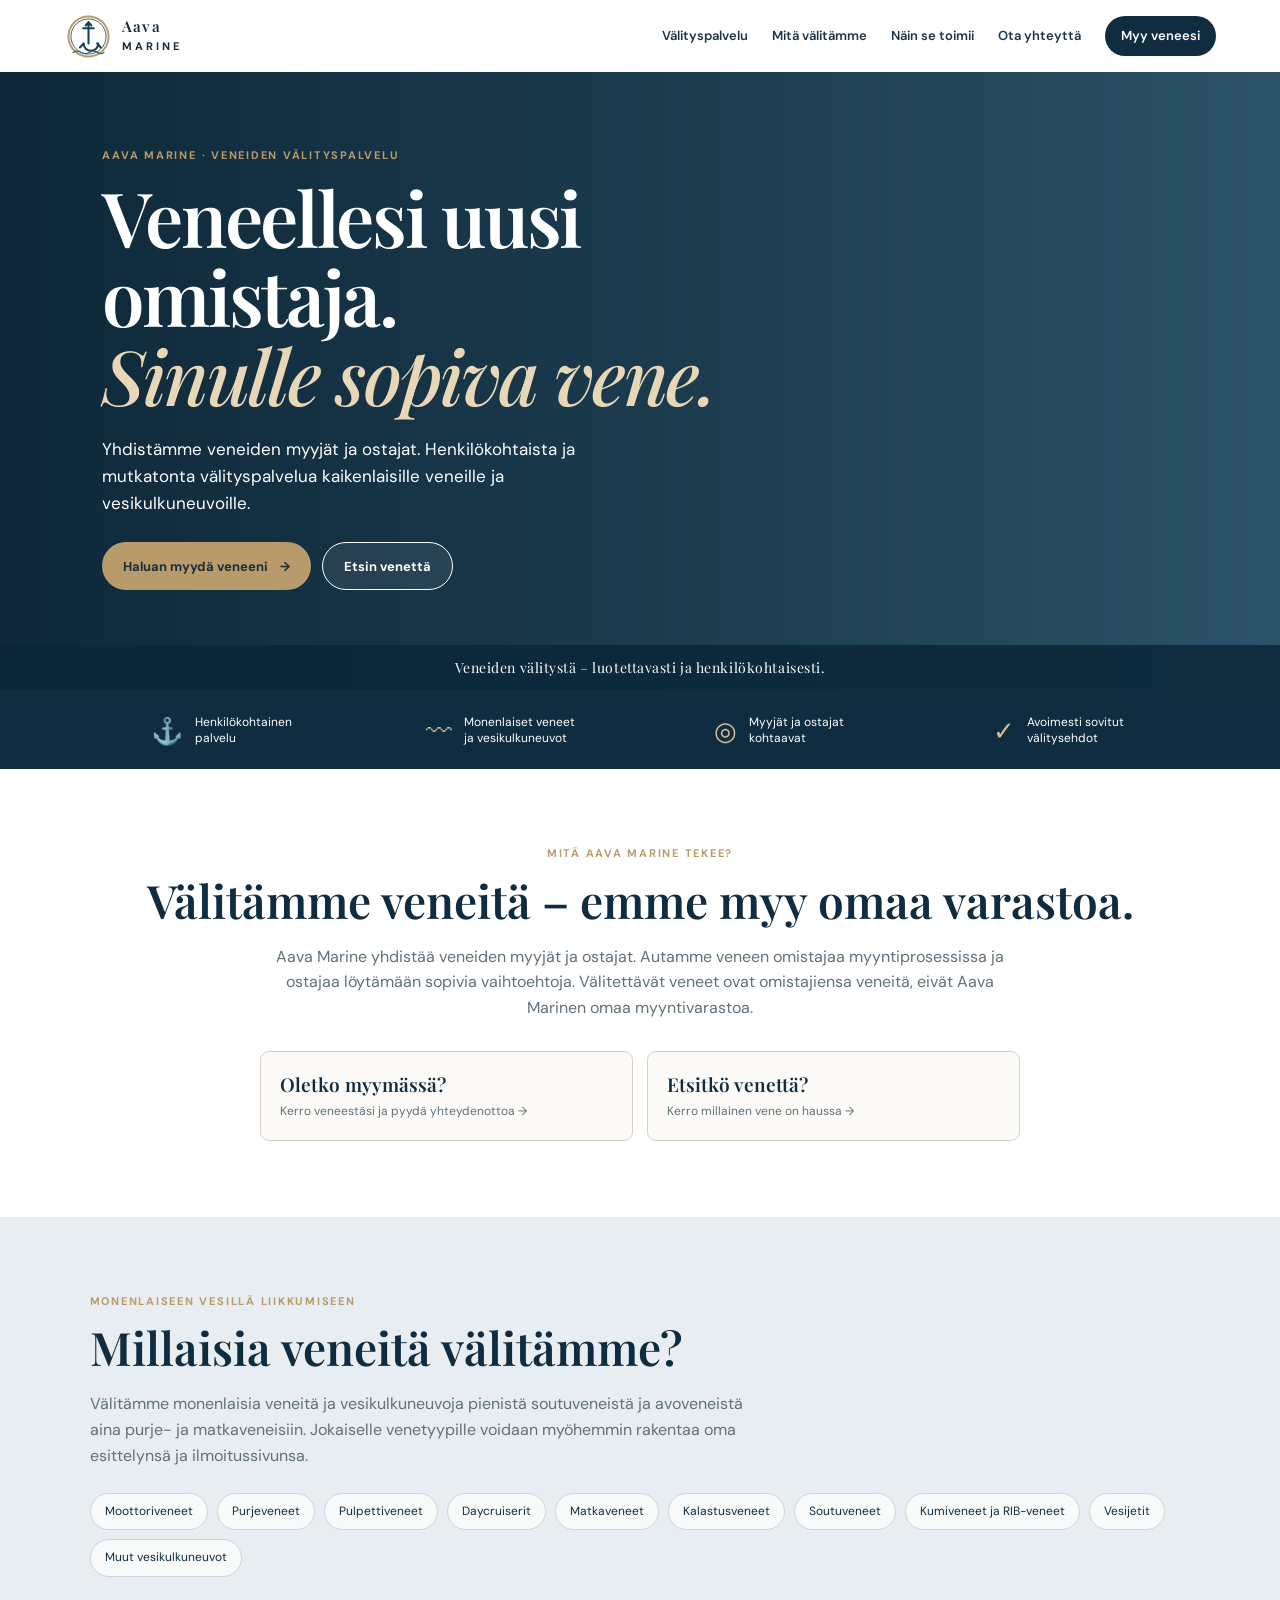
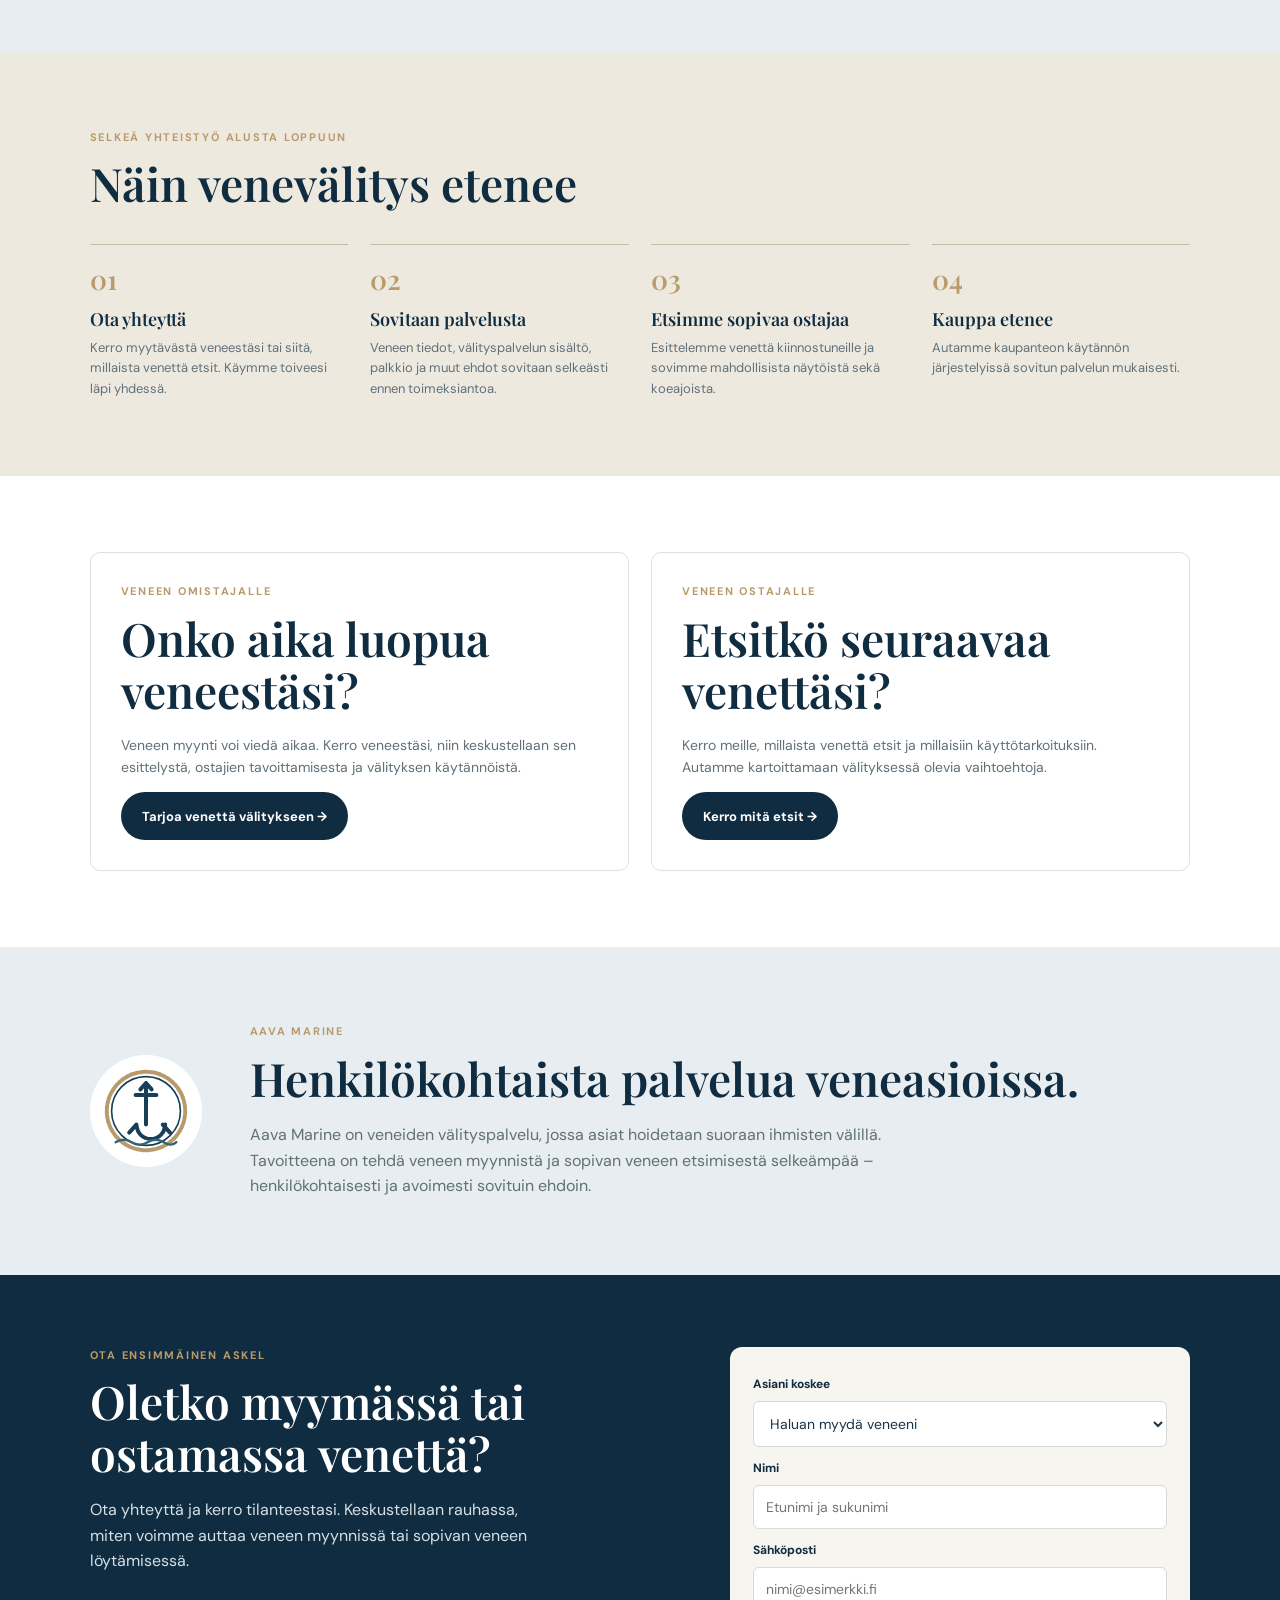
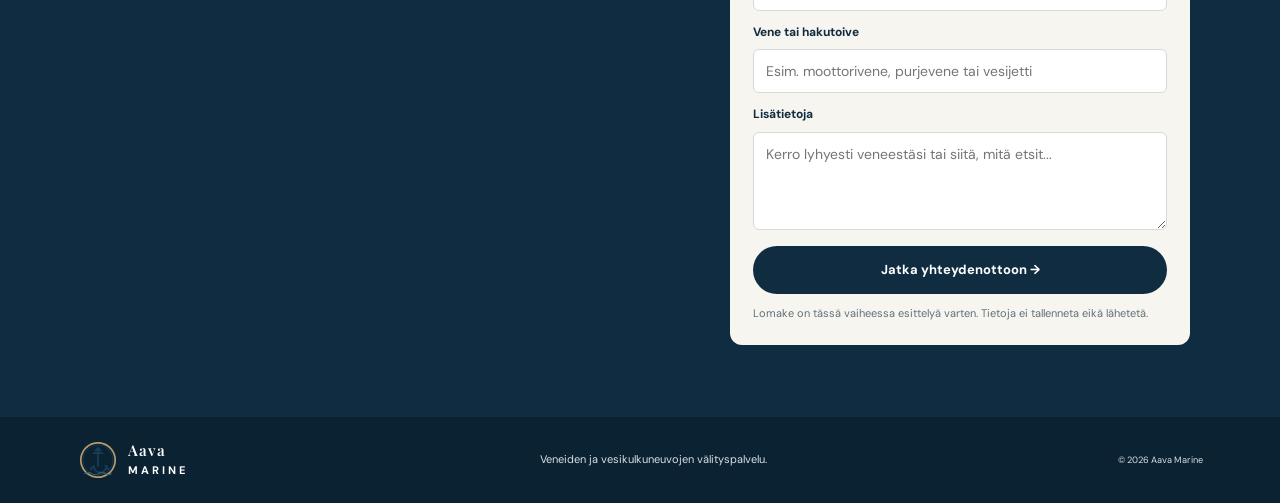
==== index.html @ 1cc9f8cb "Päivitä Aava Marinen etusivun tekstit" ====
<!doctype html>
<html lang="fi">
<head>
<meta charset="utf-8">
<meta name="viewport" content="width=device-width,initial-scale=1">
<meta name="theme-color" content="#102c40">
<meta name="description" content="Aava Marine auttaa veneen myyjää ja ostajaa kohtaamaan. Henkilökohtaista veneiden ja vesikulkuneuvojen välitystä.">
<title>Aava Marine – Veneiden välitystä</title>
<link rel="icon" href="assets/logo.svg" type="image/svg+xml">
<link rel="stylesheet" href="style.css">
</head>
<body>
<header class="header">
  <a class="brand" href="#alku" aria-label="Aava Marine, etusivu"><img src="assets/logo.svg" alt=""><span>Aava<strong>MARINE</strong></span></a>
  <button class="menu-button" aria-label="Avaa valikko" aria-expanded="false" aria-controls="nav"><i></i><i></i><i></i></button>
  <nav id="nav">
    <a href="#valitys">Välityspalvelu</a><a href="#kalusto">Mitä välitämme</a><a href="#toiminta">Näin se toimii</a><a href="#yhteys">Ota yhteyttä</a>
    <a class="nav-cta" href="#myy">Myy veneesi</a>
  </nav>
</header>
<main id="alku">
<section class="hero">
  <div class="hero-content">
    <p class="eyebrow">Aava Marine · Veneiden välityspalvelu</p>
    <h1>Veneellesi uusi omistaja.<br><em>Sinulle sopiva vene.</em></h1>
    <p class="lead">Yhdistämme veneiden myyjät ja ostajat. Henkilökohtaista ja mutkatonta välityspalvelua kaikenlaisille veneille ja vesikulkuneuvoille.</p>
    <div class="hero-actions"><a class="button gold" href="#myy">Haluan myydä veneeni <b>→</b></a><a class="button outline" href="#osta">Etsin venettä</a></div>
  </div>
  <div class="hero-caption">Veneiden välitystä – luotettavasti ja henkilökohtaisesti.</div>
</section>
<section class="benefits">
  <div>⚓ <span>Henkilökohtainen<br>palvelu</span></div><div>〰 <span>Monenlaiset veneet<br>ja vesikulkuneuvot</span></div><div>◎ <span>Myyjät ja ostajat<br>kohtaavat</span></div><div>✓ <span>Avoimesti sovitut<br>välitysehdot</span></div>
</section>
<section class="section intro" id="valitys">
  <p class="eyebrow">Mitä Aava Marine tekee?</p>
  <h2>Välitämme veneitä – emme myy omaa varastoa.</h2>
  <p>Aava Marine yhdistää veneiden myyjät ja ostajat. Autamme veneen omistajaa myyntiprosessissa ja ostajaa löytämään sopivia vaihtoehtoja. Välitettävät veneet ovat omistajiensa veneitä, eivät Aava Marinen omaa myyntivarastoa.</p>
  <div class="split-actions"><a href="#myy"><strong>Oletko myymässä?</strong><span>Kerro veneestäsi ja pyydä yhteydenottoa →</span></a><a href="#osta"><strong>Etsitkö venettä?</strong><span>Kerro millainen vene on haussa →</span></a></div>
</section>
<section class="section fleet" id="kalusto">
  <p class="eyebrow">Monenlaiseen vesillä liikkumiseen</p><h2>Millaisia veneitä välitämme?</h2>
  <p class="section-lead">Välitämme monenlaisia veneitä ja vesikulkuneuvoja pienistä soutuveneistä ja avoveneistä aina purje- ja matkaveneisiin. Jokaiselle venetyypille voidaan myöhemmin rakentaa oma esittelynsä ja ilmoitussivunsa.</p>
  <div class="tags"><span>Moottoriveneet</span><span>Purjeveneet</span><span>Pulpettiveneet</span><span>Daycruiserit</span><span>Matkaveneet</span><span>Kalastusveneet</span><span>Soutuveneet</span><span>Kumiveneet ja RIB-veneet</span><span>Vesijetit</span><span>Muut vesikulkuneuvot</span></div>
</section>
<section class="section process" id="toiminta">
  <p class="eyebrow">Selkeä yhteistyö alusta loppuun</p><h2>Näin venevälitys etenee</h2>
  <div class="steps">
    <article><b>01</b><h3>Ota yhteyttä</h3><p>Kerro myytävästä veneestäsi tai siitä, millaista venettä etsit. Käymme toiveesi läpi yhdessä.</p></article>
    <article><b>02</b><h3>Sovitaan palvelusta</h3><p>Veneen tiedot, välityspalvelun sisältö, palkkio ja muut ehdot sovitaan selkeästi ennen toimeksiantoa.</p></article>
    <article><b>03</b><h3>Etsimme sopivaa ostajaa</h3><p>Esittelemme venettä kiinnostuneille ja sovimme mahdollisista näytöistä sekä koeajoista.</p></article>
    <article><b>04</b><h3>Kauppa etenee</h3><p>Autamme kaupanteon käytännön järjestelyissä sovitun palvelun mukaisesti.</p></article>
  </div>
</section>
<section class="section seller-buyer">
  <div id="myy"><p class="eyebrow">Veneen omistajalle</p><h2>Onko aika luopua veneestäsi?</h2><p>Veneen myynti voi viedä aikaa. Kerro veneestäsi, niin keskustellaan sen esittelystä, ostajien tavoittamisesta ja välityksen käytännöistä.</p><a class="button navy" href="#yhteys">Tarjoa venettä välitykseen →</a></div>
  <div id="osta"><p class="eyebrow">Veneen ostajalle</p><h2>Etsitkö seuraavaa venettäsi?</h2><p>Kerro meille, millaista venettä etsit ja millaisiin käyttötarkoituksiin. Autamme kartoittamaan välityksessä olevia vaihtoehtoja.</p><a class="button navy" href="#yhteys">Kerro mitä etsit →</a></div>
</section>
<section class="section about" id="toiminta-alue">
  <img src="assets/logo.svg" alt="" class="about-logo"><div><p class="eyebrow">Aava Marine</p><h2>Henkilökohtaista palvelua veneasioissa.</h2><p>Aava Marine on veneiden välityspalvelu, jossa asiat hoidetaan suoraan ihmisten välillä. Tavoitteena on tehdä veneen myynnistä ja sopivan veneen etsimisestä selkeämpää – henkilökohtaisesti ja avoimesti sovituin ehdoin.</p></div>
</section>
<section class="contact" id="yhteys">
  <div><p class="eyebrow">Ota ensimmäinen askel</p><h2>Oletko myymässä tai ostamassa venettä?</h2><p>Ota yhteyttä ja kerro tilanteestasi. Keskustellaan rauhassa, miten voimme auttaa veneen myynnissä tai sopivan veneen löytämisessä.</p></div>
  <form id="contact-form">
    <label for="purpose">Asiani koskee</label><select id="purpose" name="purpose"><option>Haluan myydä veneeni</option><option>Etsin itselleni venettä</option><option>Muu venevälitykseen liittyvä asia</option></select>
    <label for="name">Nimi</label><input id="name" name="name" required autocomplete="name" placeholder="Etunimi ja sukunimi">
    <label for="email">Sähköposti</label><input id="email" name="email" type="email" required autocomplete="email" placeholder="nimi@esimerkki.fi">
    <label for="boat">Vene tai hakutoive</label><input id="boat" name="boat" placeholder="Esim. moottorivene, purjevene tai vesijetti">
    <label for="message">Lisätietoja</label><textarea id="message" name="message" rows="4" placeholder="Kerro lyhyesti veneestäsi tai siitä, mitä etsit..."></textarea>
    <button class="button navy" type="submit">Jatka yhteydenottoon →</button>
    <p id="form-status" class="form-status" role="status">Lomake on tässä vaiheessa esittelyä varten. Tietoja ei tallenneta eikä lähetetä.</p>
  </form>
</section>
</main>
<footer><a class="brand footer-brand" href="#alku"><img src="assets/logo.svg" alt=""><span>Aava<strong>MARINE</strong></span></a><p>Veneiden ja vesikulkuneuvojen välityspalvelu.</p><small>© <span id="year"></span> Aava Marine</small></footer>
<script src="script.js"></script>
</body></html>
---- style.css ----
@import url('https://fonts.googleapis.com/css2?family=DM+Sans:wght@400;500;600;700&family=Playfair+Display:wght@500;600;700&display=swap');
:root{--navy:#102c40;--sea:#326477;--gold:#b99b6b;--sand:#eee9df;--cream:#f8f6f1;--ink:#1b3445;--muted:#60717a;--serif:'Playfair Display',Georgia,serif;--sans:'DM Sans',Arial,sans-serif}
*{box-sizing:border-box}html{scroll-behavior:smooth;scroll-padding-top:78px}body{margin:0;background:var(--cream);color:var(--ink);font:16px/1.6 var(--sans)}a{color:inherit}
.header{min-height:72px;padding:9px 5vw;background:#fff;display:flex;align-items:center;justify-content:space-between;position:relative;z-index:5}.brand{display:flex;align-items:center;gap:9px;text-decoration:none;color:var(--navy);font:600 15px/1.05 var(--serif);letter-spacing:.08em}.brand img{width:49px;height:49px}.brand strong{display:block;font:700 11px var(--sans);letter-spacing:.28em;margin-top:4px}.header nav{display:flex;align-items:center;gap:24px;font-size:13px;font-weight:600}.header nav a{text-decoration:none}.header nav a:hover{color:var(--sea)}.nav-cta{padding:10px 16px;border-radius:24px;background:var(--navy);color:white}.menu-button{display:none}
.hero{min-height:590px;position:relative;display:flex;align-items:center;color:white;background:linear-gradient(90deg,rgba(8,32,48,.86),rgba(8,32,48,.52) 53%,rgba(8,32,48,.12)),url('https://images.unsplash.com/photo-1500530855697-b586d89ba3ee?auto=format&fit=crop&w=1900&q=85') center/cover,#315a70}.hero-content{width:min(650px,85%);margin-left:8vw;padding:75px 0 100px}.eyebrow{margin:0 0 12px;color:var(--gold);font-size:11px;font-weight:700;letter-spacing:.16em;text-transform:uppercase}.hero h1{margin:0;font:600 clamp(43px,6vw,76px)/1.04 var(--serif);letter-spacing:-.03em}.hero h1 em{color:#e8d7b7;font-weight:500}.lead{max-width:480px;font-size:17px;line-height:1.6;margin:22px 0 25px}.hero-actions{display:flex;gap:11px;flex-wrap:wrap}.button{min-height:48px;border:0;border-radius:28px;padding:13px 21px;display:inline-flex;align-items:center;justify-content:center;gap:12px;font:700 13px var(--sans);text-decoration:none;cursor:pointer}.gold{background:var(--gold);color:#182f3e}.gold:hover{background:#d0b58b}.outline{border:1px solid #fff;color:#fff;background:#ffffff12}.hero-caption{position:absolute;bottom:0;left:0;right:0;text-align:center;padding:13px;background:rgba(10,39,57,.84);font:14px var(--serif);letter-spacing:.04em}
.benefits{display:grid;grid-template-columns:repeat(4,1fr);gap:15px;padding:22px 7vw;background:var(--navy);color:#fff}.benefits div{display:flex;justify-content:center;align-items:center;gap:12px;font:26px var(--serif);color:#d4bd96}.benefits span{font:12px/1.35 var(--sans);color:#fff}
.section{padding:76px max(7vw,calc((100vw - 1120px)/2))}.section h2,.contact h2{margin:0 0 17px;color:var(--navy);font:600 clamp(30px,4vw,46px)/1.13 var(--serif)}.intro{text-align:center;background:#fff}.intro>p:not(.eyebrow){max-width:760px;margin:0 auto 27px;color:var(--muted)}.split-actions{display:grid;grid-template-columns:1fr 1fr;gap:14px;max-width:760px;margin:30px auto 0;text-align:left}.split-actions a{padding:19px;border:1px solid #d8d1c4;border-radius:9px;text-decoration:none;background:#fbfaf7}.split-actions strong,.split-actions span{display:block}.split-actions strong{color:var(--navy);font:600 19px var(--serif)}.split-actions span{margin-top:5px;color:var(--muted);font-size:12px}
.fleet{background:#e7edf0}.section-lead{max-width:660px;color:var(--muted)}.tags{display:flex;flex-wrap:wrap;gap:9px;margin-top:25px}.tags span{padding:8px 14px;border:1px solid #cbd5d8;border-radius:22px;background:#f8faf9;font-size:12px;color:var(--navy)}
.process{background:var(--sand)}.steps{display:grid;grid-template-columns:repeat(4,1fr);gap:22px;margin-top:34px}.steps article{border-top:1px solid #c9b99e;padding-top:16px}.steps b{color:var(--gold);font:600 27px var(--serif)}.steps h3{margin:9px 0 7px;color:var(--navy);font:600 18px var(--serif)}.steps p{margin:0;color:var(--muted);font-size:13px}
.seller-buyer{display:grid;grid-template-columns:1fr 1fr;gap:22px;background:#fff}.seller-buyer>div{padding:30px;border:1px solid #dce2e1;border-radius:10px}.seller-buyer p:not(.eyebrow){color:var(--muted);font-size:14px}.navy{background:var(--navy);color:#fff}.navy:hover{background:var(--sea)}
.about{display:grid;grid-template-columns:130px 1fr;gap:30px;align-items:center;background:#e7edf0}.about-logo{width:112px;height:112px;padding:8px;border-radius:50%;background:#fff}.about p:last-child{max-width:720px;color:var(--muted);margin-bottom:0}
.contact{display:grid;grid-template-columns:1fr minmax(300px,460px);gap:42px;padding:72px max(7vw,calc((100vw - 1120px)/2));background:var(--navy);color:#fff}.contact h2{color:#fff}.contact>div>p:not(.eyebrow){max-width:470px;color:#d5e0e5}form{display:grid;gap:7px;padding:23px;border-radius:12px;background:#f7f5ef;color:var(--navy)}label{margin-top:5px;font-size:12px;font-weight:700}input,textarea,select{width:100%;padding:12px;border:1px solid #d5d9d8;border-radius:6px;background:#fff;color:var(--ink);font:14px var(--sans)}input:focus,textarea:focus,select:focus{outline:2px solid #9ab5c1;border-color:transparent}form .button{margin-top:9px}.form-status{margin:4px 0 0;color:var(--muted);font-size:11px}
footer{display:flex;align-items:center;justify-content:space-between;flex-wrap:wrap;gap:16px;padding:22px 6vw;background:#0b2232;color:#d8e0e3;font-size:11px}footer p{margin:0}.footer-brand{color:#fff}.footer-brand img{width:42px;height:42px}
@media(max-width:760px){.header{min-height:66px;padding:8px 16px}.brand{font-size:13px;gap:7px}.brand img{width:43px;height:43px}.menu-button{display:block;border:0;background:none;padding:8px}.menu-button i{display:block;width:24px;height:2px;margin:5px;background:var(--navy)}.header nav{display:none;position:absolute;top:100%;left:0;right:0;padding:12px 18px 18px;background:#fff;box-shadow:0 12px 18px #0a23321f;align-items:stretch;flex-direction:column;gap:0}.header nav.open{display:flex}.header nav a{padding:12px 8px;border-bottom:1px solid #edf0ef}.header nav .nav-cta{text-align:center;margin-top:9px;border:0}.hero{min-height:620px;background-position:58% center}.hero-content{width:auto;margin:0;padding:65px 22px 105px}.hero h1{font-size:clamp(42px,12vw,57px)}.lead{max-width:350px;font-size:15px}.hero-caption{font-size:12px}.benefits{grid-template-columns:repeat(2,1fr);padding:17px 12px;gap:16px 6px}.benefits div{justify-content:flex-start;padding-left:7px;font-size:23px}.benefits span{font-size:11px}.section{padding:53px 21px}.section h2,.contact h2{font-size:34px}.intro{text-align:left}.intro>p:not(.eyebrow){margin-left:0}.split-actions,.seller-buyer{grid-template-columns:1fr}.steps{grid-template-columns:1fr;gap:21px;margin-top:24px}.steps article{display:grid;grid-template-columns:40px 1fr;column-gap:12px;padding-top:12px}.steps b{grid-row:span 2}.steps h3{margin:1px 0 5px}.steps p{grid-column:2}.about{grid-template-columns:1fr;gap:16px}.about-logo{width:86px;height:86px}.contact{grid-template-columns:1fr;gap:21px;padding:53px 19px}form{padding:18px}footer{flex-direction:column;align-items:flex-start;padding:22px 19px;gap:11px}}
@media(prefers-reduced-motion:reduce){html{scroll-behavior:auto}}
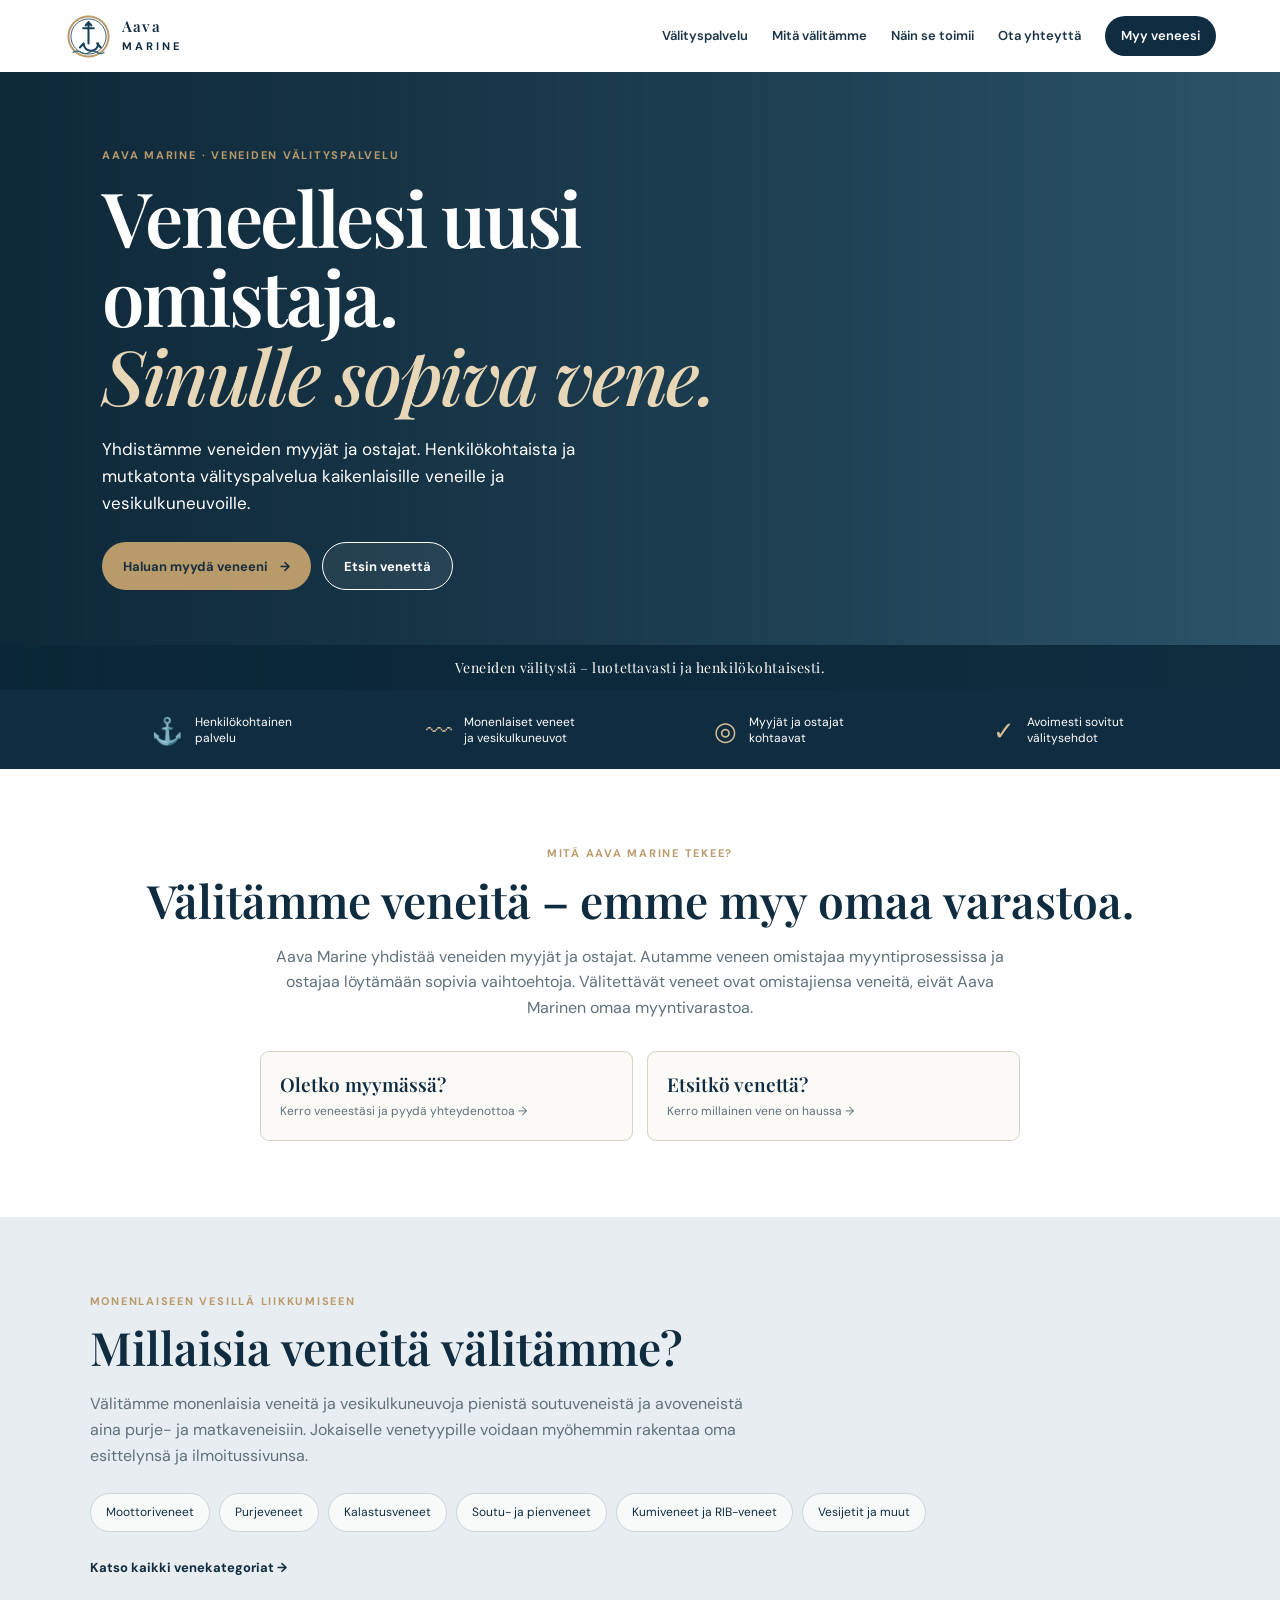
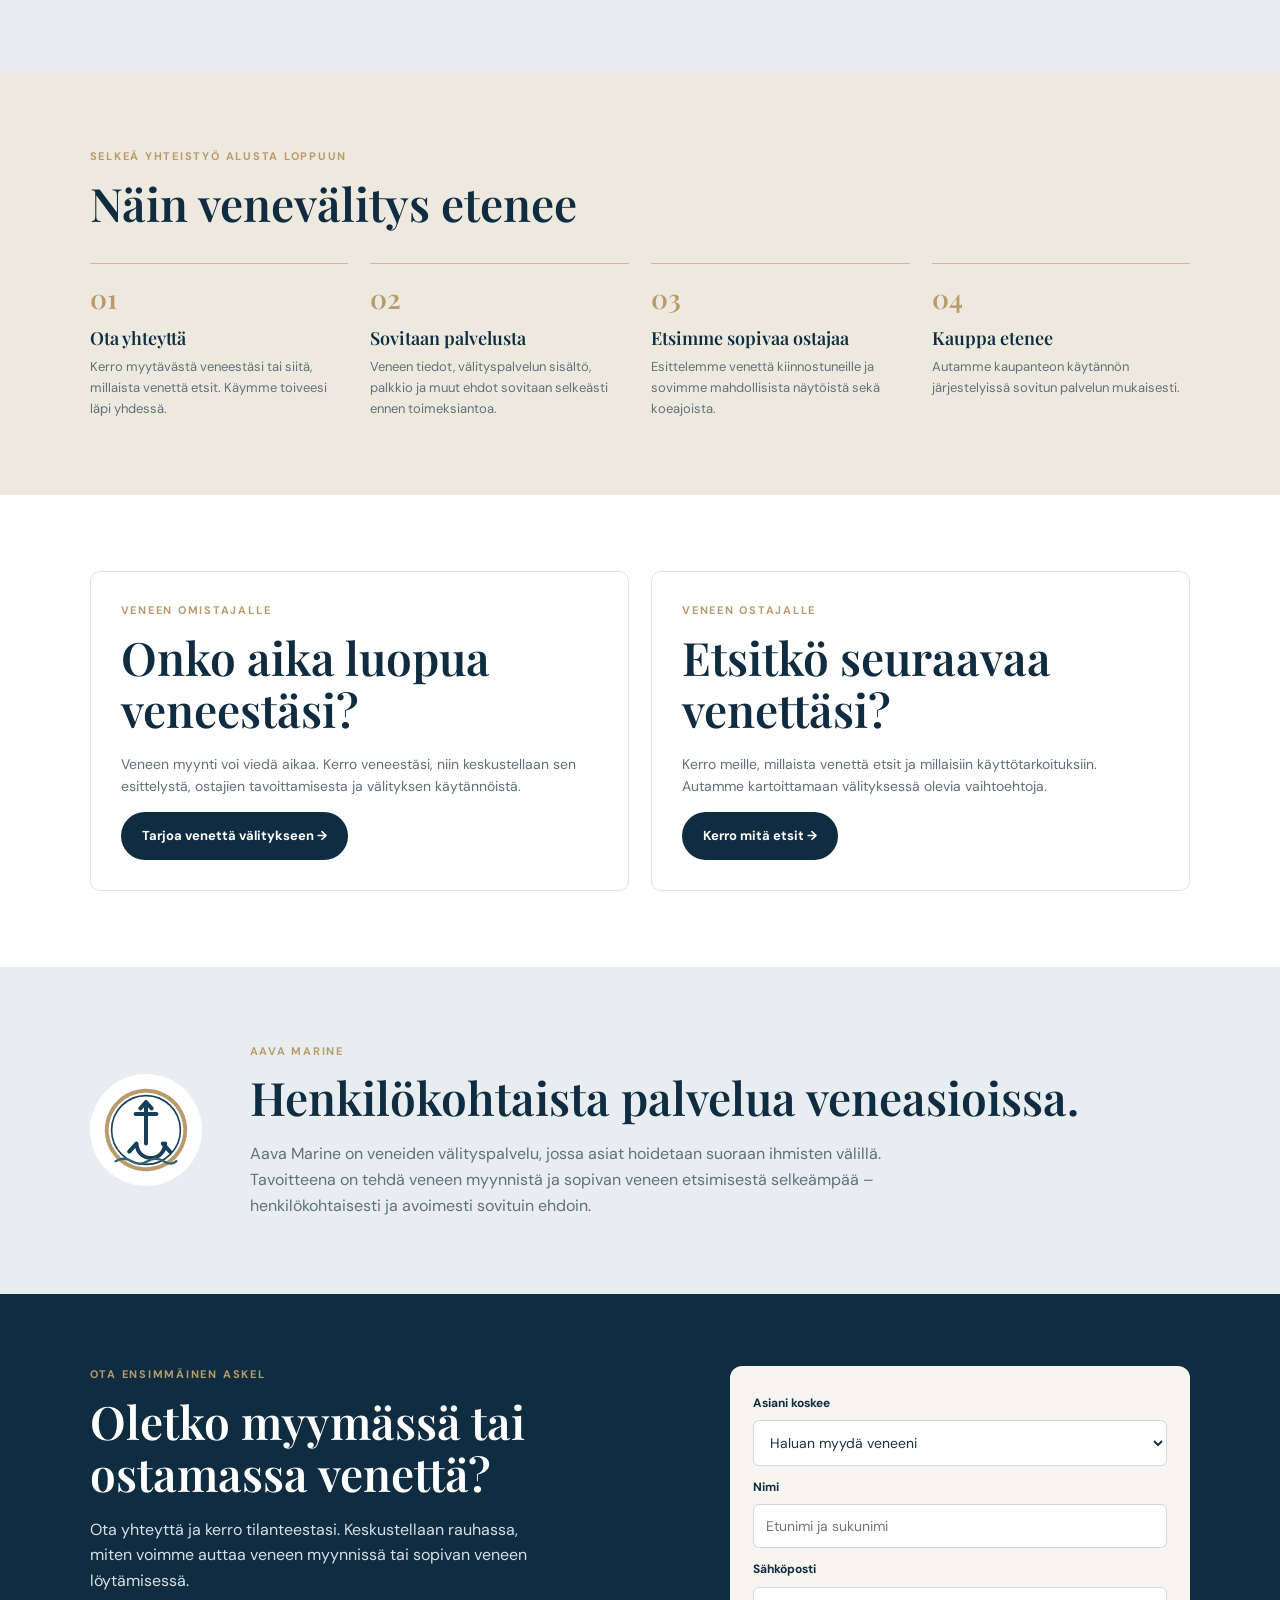
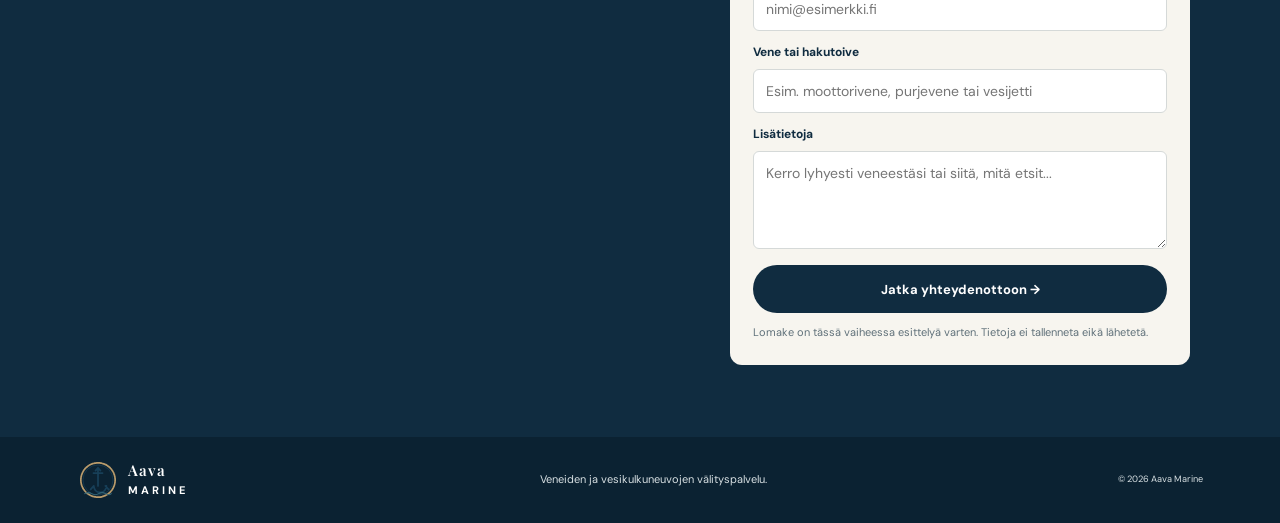
==== commit 0656b5d7: "Linkitä etusivun venekategoriat omille sivuille" ====
--- a/index.html
+++ b/index.html
@@ -40,7 +40,10 @@
 <section class="section fleet" id="kalusto">
   <p class="eyebrow">Monenlaiseen vesillä liikkumiseen</p><h2>Millaisia veneitä välitämme?</h2>
   <p class="section-lead">Välitämme monenlaisia veneitä ja vesikulkuneuvoja pienistä soutuveneistä ja avoveneistä aina purje- ja matkaveneisiin. Jokaiselle venetyypille voidaan myöhemmin rakentaa oma esittelynsä ja ilmoitussivunsa.</p>
-  <div class="tags"><span>Moottoriveneet</span><span>Purjeveneet</span><span>Pulpettiveneet</span><span>Daycruiserit</span><span>Matkaveneet</span><span>Kalastusveneet</span><span>Soutuveneet</span><span>Kumiveneet ja RIB-veneet</span><span>Vesijetit</span><span>Muut vesikulkuneuvot</span></div>
+  <div class="tags">
+    <a href="veneet/moottoriveneet.html">Moottoriveneet</a><a href="veneet/purjeveneet.html">Purjeveneet</a><a href="veneet/kalastusveneet.html">Kalastusveneet</a><a href="veneet/soutu-ja-pienveneet.html">Soutu- ja pienveneet</a><a href="veneet/kumiveneet-ja-rib.html">Kumiveneet ja RIB-veneet</a><a href="veneet/vesijetit-ja-muut.html">Vesijetit ja muut</a>
+  </div>
+  <p class="category-more"><a href="veneet/index.html">Katso kaikki venekategoriat →</a></p>
 </section>
 <section class="section process" id="toiminta">
   <p class="eyebrow">Selkeä yhteistyö alusta loppuun</p><h2>Näin venevälitys etenee</h2>
--- a/style.css
+++ b/style.css
@@ -13,3 +13,8 @@
 footer{display:flex;align-items:center;justify-content:space-between;flex-wrap:wrap;gap:16px;padding:22px 6vw;background:#0b2232;color:#d8e0e3;font-size:11px}footer p{margin:0}.footer-brand{color:#fff}.footer-brand img{width:42px;height:42px}
 @media(max-width:760px){.header{min-height:66px;padding:8px 16px}.brand{font-size:13px;gap:7px}.brand img{width:43px;height:43px}.menu-button{display:block;border:0;background:none;padding:8px}.menu-button i{display:block;width:24px;height:2px;margin:5px;background:var(--navy)}.header nav{display:none;position:absolute;top:100%;left:0;right:0;padding:12px 18px 18px;background:#fff;box-shadow:0 12px 18px #0a23321f;align-items:stretch;flex-direction:column;gap:0}.header nav.open{display:flex}.header nav a{padding:12px 8px;border-bottom:1px solid #edf0ef}.header nav .nav-cta{text-align:center;margin-top:9px;border:0}.hero{min-height:620px;background-position:58% center}.hero-content{width:auto;margin:0;padding:65px 22px 105px}.hero h1{font-size:clamp(42px,12vw,57px)}.lead{max-width:350px;font-size:15px}.hero-caption{font-size:12px}.benefits{grid-template-columns:repeat(2,1fr);padding:17px 12px;gap:16px 6px}.benefits div{justify-content:flex-start;padding-left:7px;font-size:23px}.benefits span{font-size:11px}.section{padding:53px 21px}.section h2,.contact h2{font-size:34px}.intro{text-align:left}.intro>p:not(.eyebrow){margin-left:0}.split-actions,.seller-buyer{grid-template-columns:1fr}.steps{grid-template-columns:1fr;gap:21px;margin-top:24px}.steps article{display:grid;grid-template-columns:40px 1fr;column-gap:12px;padding-top:12px}.steps b{grid-row:span 2}.steps h3{margin:1px 0 5px}.steps p{grid-column:2}.about{grid-template-columns:1fr;gap:16px}.about-logo{width:86px;height:86px}.contact{grid-template-columns:1fr;gap:21px;padding:53px 19px}form{padding:18px}footer{flex-direction:column;align-items:flex-start;padding:22px 19px;gap:11px}}
 @media(prefers-reduced-motion:reduce){html{scroll-behavior:auto}}
+
+/* Veneilmoitusten kategoriavalikko */
+.tags a{padding:9px 15px;border:1px solid #cbd5d8;border-radius:22px;background:#f8faf9;font-size:12px;color:var(--navy);text-decoration:none;transition:background .2s,border-color .2s}
+.tags a:hover{background:#fff;border-color:var(--gold)}
+.category-more{margin-top:22px}.category-more a{font-size:13px;font-weight:700;color:var(--navy);text-decoration:none}
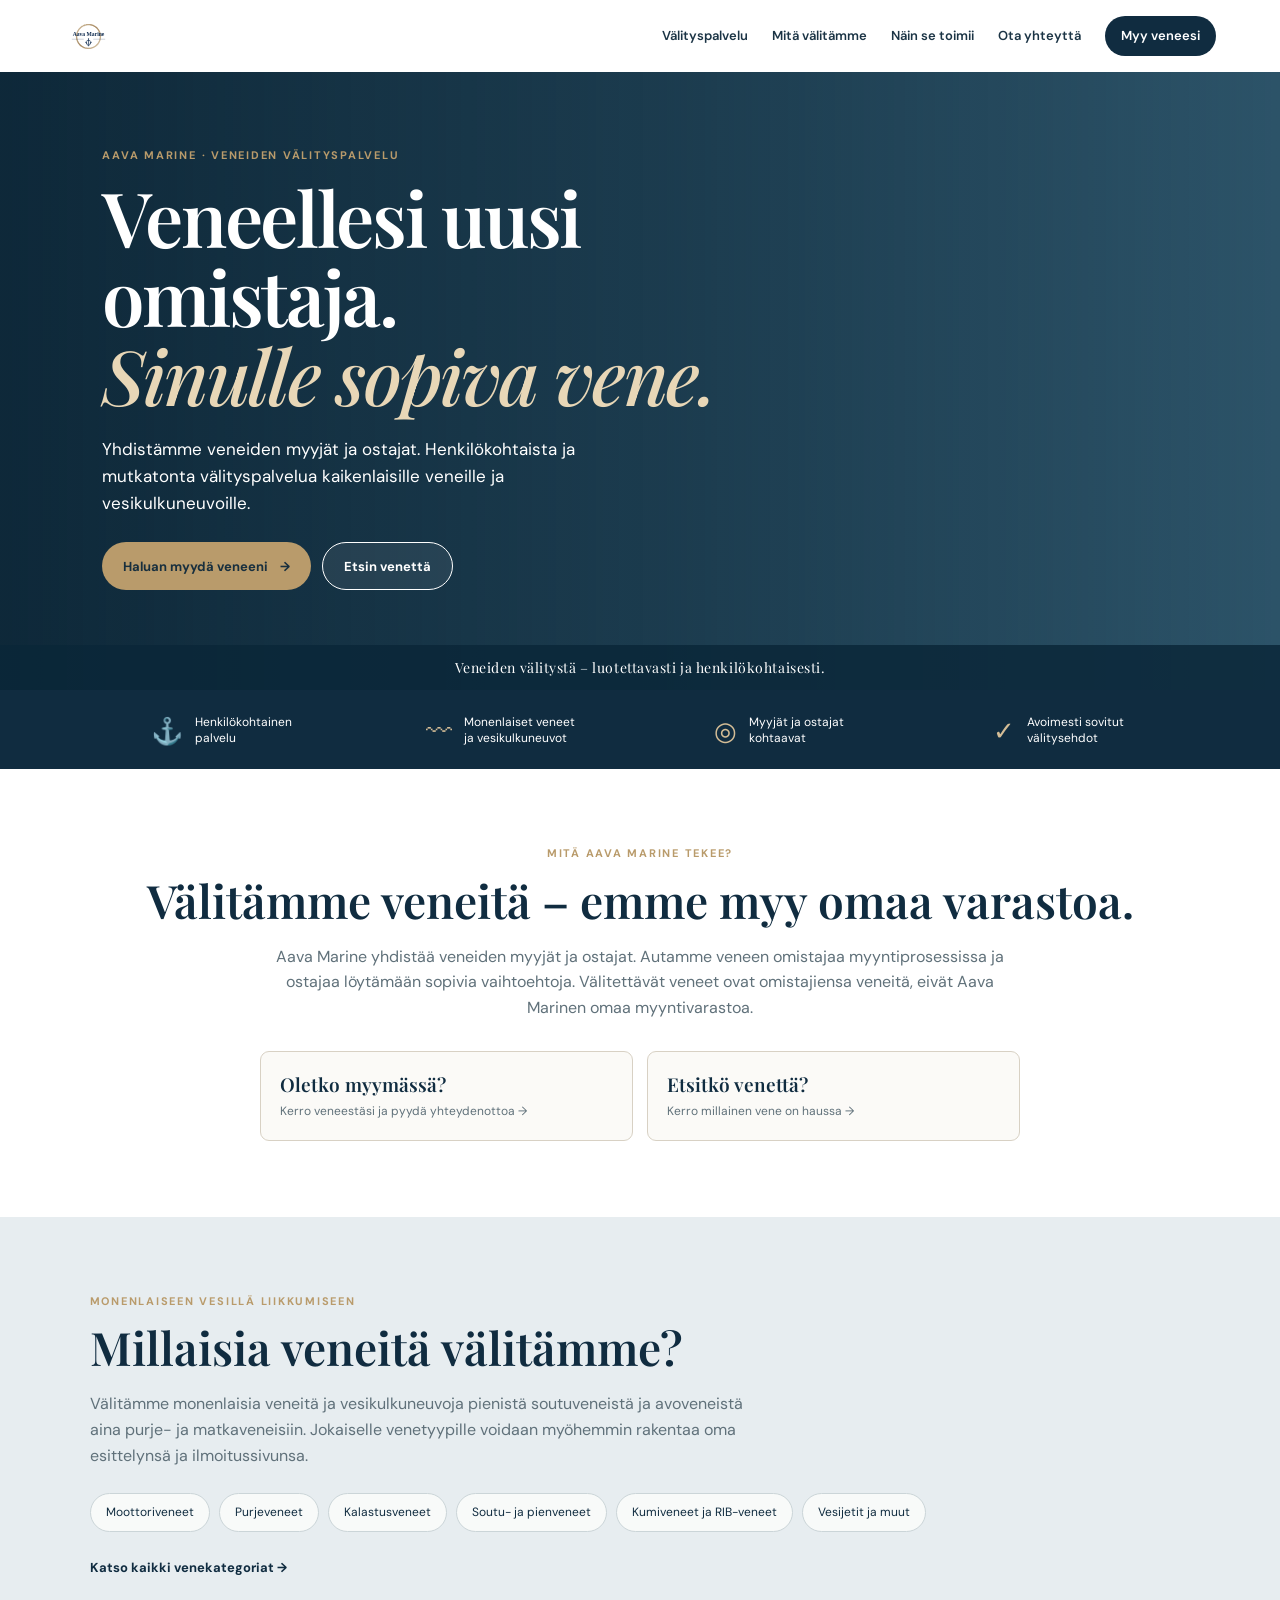
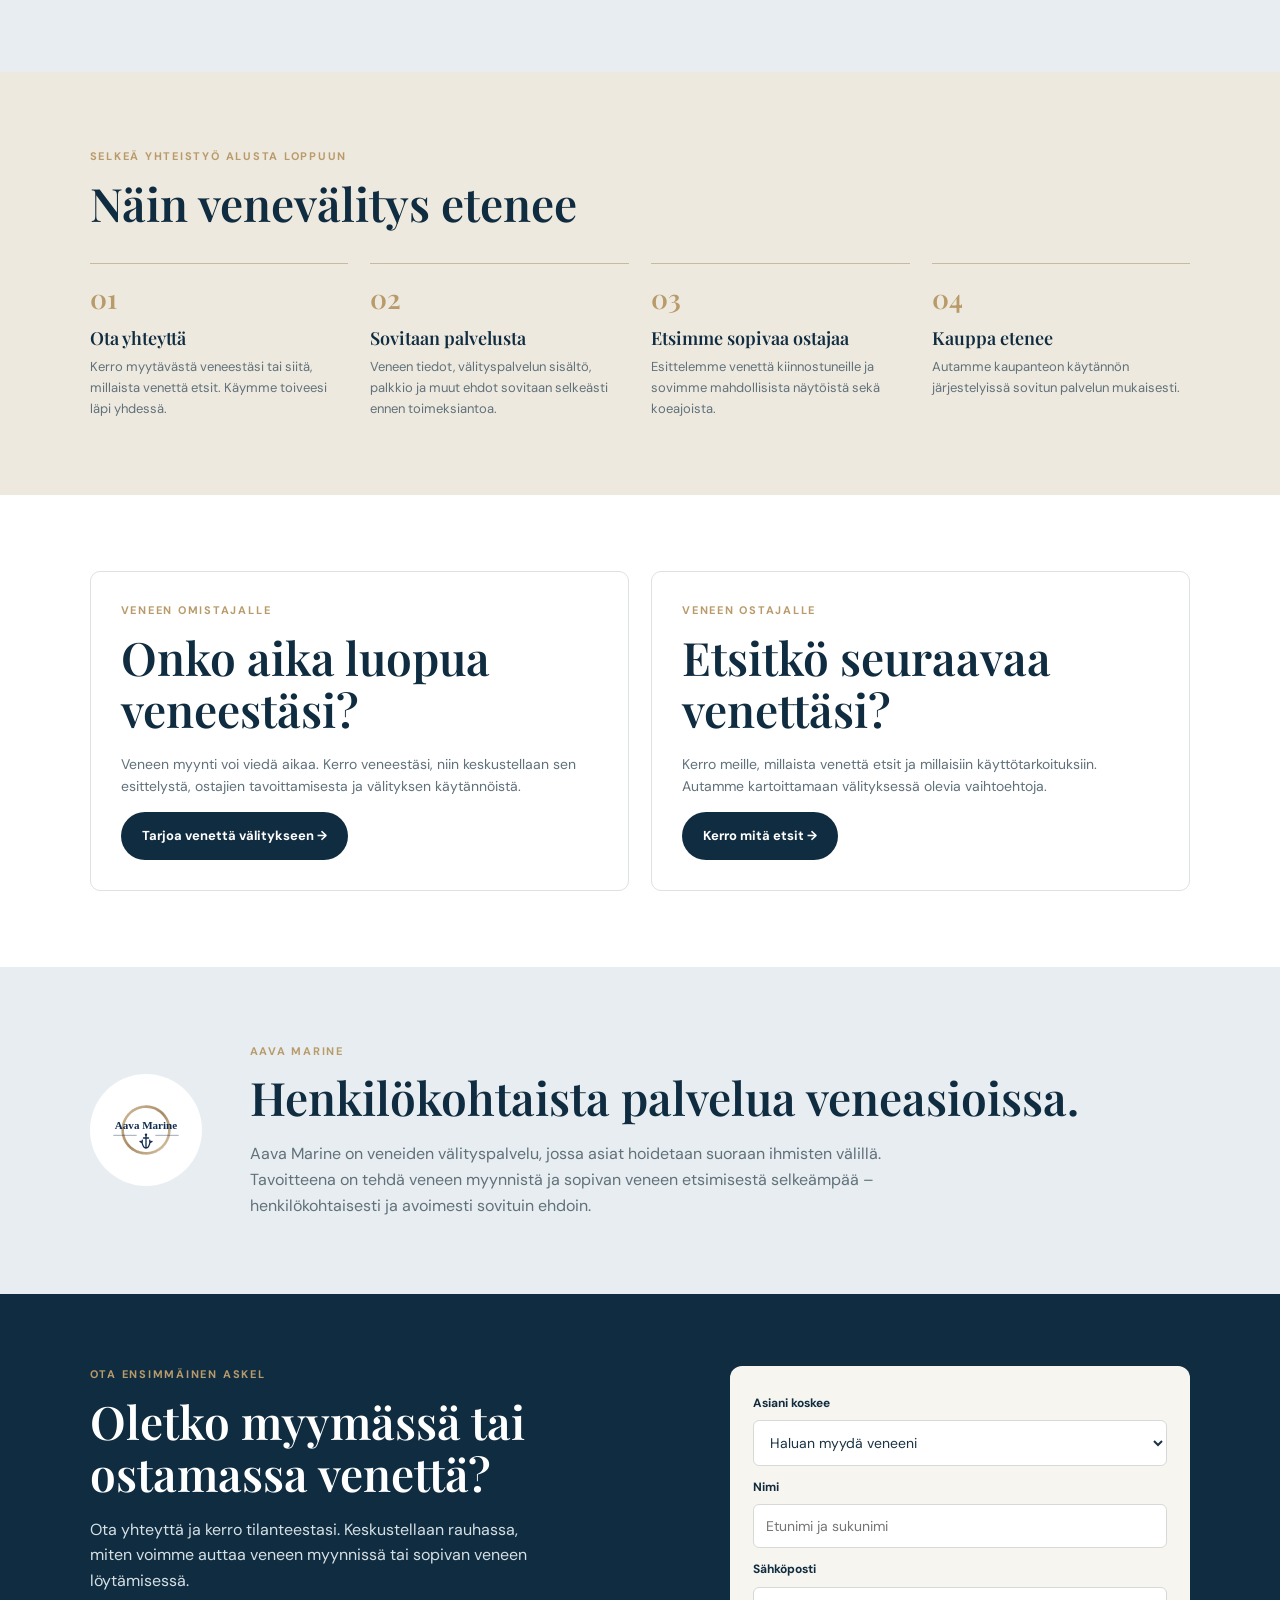
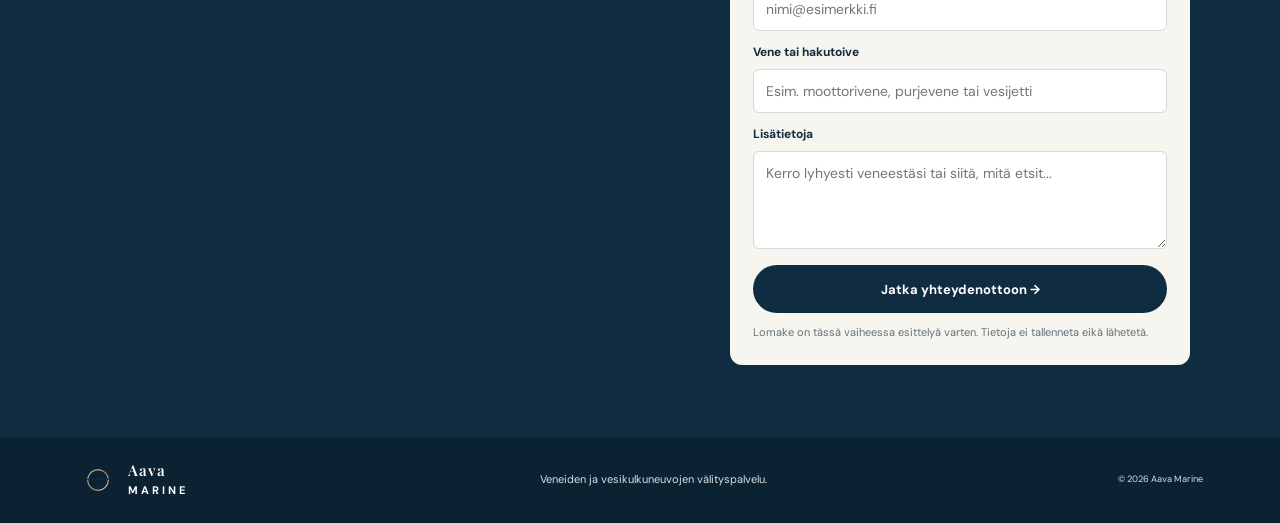
==== commit fa689fe2: "Show full Aava Marine logo in site header and footer" ====
--- a/index.html
+++ b/index.html
@@ -11,7 +11,7 @@
 </head>
 <body>
 <header class="header">
-  <a class="brand" href="#alku" aria-label="Aava Marine, etusivu"><img src="assets/logo.svg" alt=""><span>Aava<strong>MARINE</strong></span></a>
+  <a class="brand" href="#alku" aria-label="Aava Marine, etusivu"><img src="assets/logo.svg" alt="Aava Marine"></a>
   <button class="menu-button" aria-label="Avaa valikko" aria-expanded="false" aria-controls="nav"><i></i><i></i><i></i></button>
   <nav id="nav">
     <a href="#valitys">Välityspalvelu</a><a href="#kalusto">Mitä välitämme</a><a href="#toiminta">Näin se toimii</a><a href="#yhteys">Ota yhteyttä</a>
@@ -59,7 +59,7 @@
   <div id="osta"><p class="eyebrow">Veneen ostajalle</p><h2>Etsitkö seuraavaa venettäsi?</h2><p>Kerro meille, millaista venettä etsit ja millaisiin käyttötarkoituksiin. Autamme kartoittamaan välityksessä olevia vaihtoehtoja.</p><a class="button navy" href="#yhteys">Kerro mitä etsit →</a></div>
 </section>
 <section class="section about" id="toiminta-alue">
-  <img src="assets/logo.svg" alt="" class="about-logo"><div><p class="eyebrow">Aava Marine</p><h2>Henkilökohtaista palvelua veneasioissa.</h2><p>Aava Marine on veneiden välityspalvelu, jossa asiat hoidetaan suoraan ihmisten välillä. Tavoitteena on tehdä veneen myynnistä ja sopivan veneen etsimisestä selkeämpää – henkilökohtaisesti ja avoimesti sovituin ehdoin.</p></div>
+  <img src="assets/logo.svg" alt="Aava Marine" class="about-logo"><div><p class="eyebrow">Aava Marine</p><h2>Henkilökohtaista palvelua veneasioissa.</h2><p>Aava Marine on veneiden välityspalvelu, jossa asiat hoidetaan suoraan ihmisten välillä. Tavoitteena on tehdä veneen myynnistä ja sopivan veneen etsimisestä selkeämpää – henkilökohtaisesti ja avoimesti sovituin ehdoin.</p></div>
 </section>
 <section class="contact" id="yhteys">
   <div><p class="eyebrow">Ota ensimmäinen askel</p><h2>Oletko myymässä tai ostamassa venettä?</h2><p>Ota yhteyttä ja kerro tilanteestasi. Keskustellaan rauhassa, miten voimme auttaa veneen myynnissä tai sopivan veneen löytämisessä.</p></div>
--- a/style.css
+++ b/style.css
@@ -18,3 +18,17 @@
 .tags a{padding:9px 15px;border:1px solid #cbd5d8;border-radius:22px;background:#f8faf9;font-size:12px;color:var(--navy);text-decoration:none;transition:background .2s,border-color .2s}
 .tags a:hover{background:#fff;border-color:var(--gold)}
 .category-more{margin-top:22px}.category-more a{font-size:13px;font-weight:700;color:var(--navy);text-decoration:none}
+
+/* Mobiilinäkymän tekstipalstat ja sivumarginaalit */
+@media(max-width:760px){
+  .section,.contact{padding-left:22px;padding-right:22px}
+  .section>p:not(.eyebrow),.section-lead,.seller-buyer p,.about p,.contact>div>p:not(.eyebrow){max-width:58ch}
+  .hero-content{padding-left:22px;padding-right:22px}
+  .hero h1{max-width:12ch}
+  .lead{max-width:34ch;line-height:1.55}
+  .steps p{max-width:42ch}
+  .split-actions a{padding:16px}
+  .seller-buyer>div{padding:22px}
+  .contact{gap:18px}
+  form{min-width:0}
+}
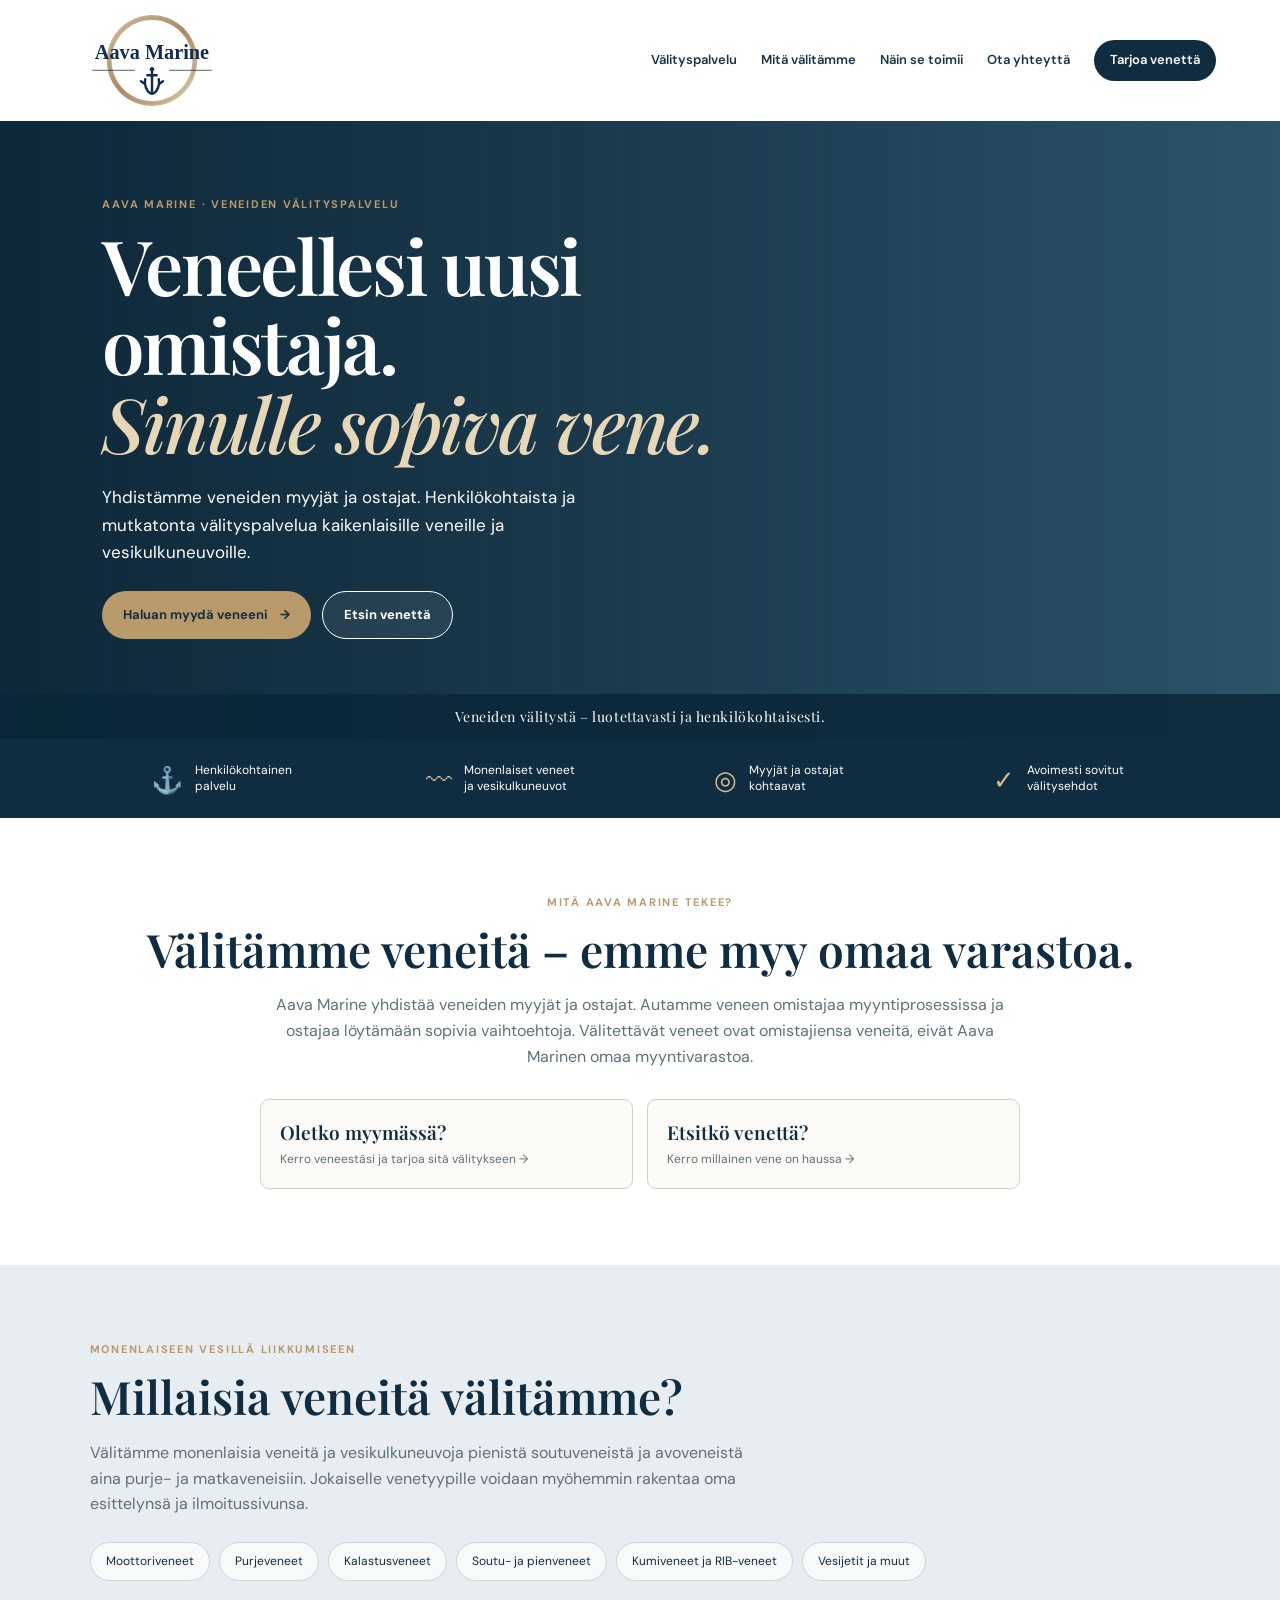
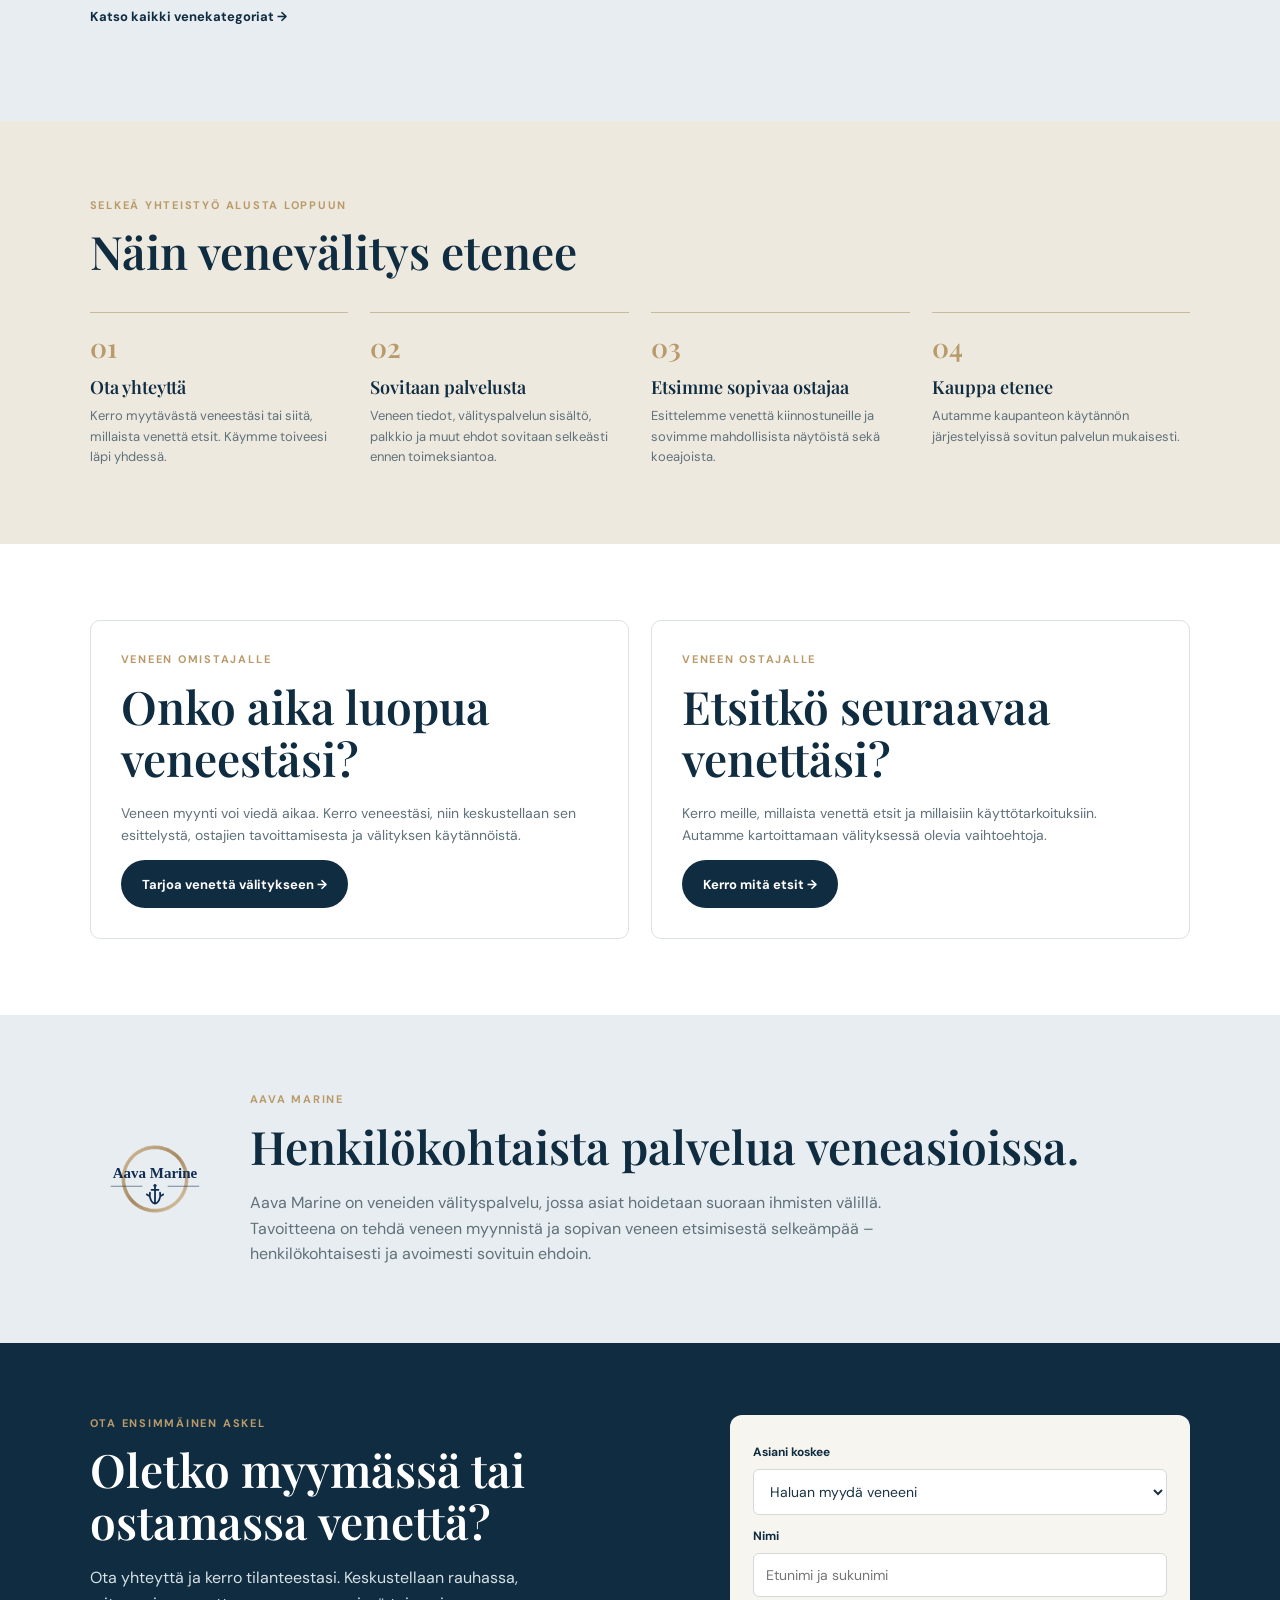
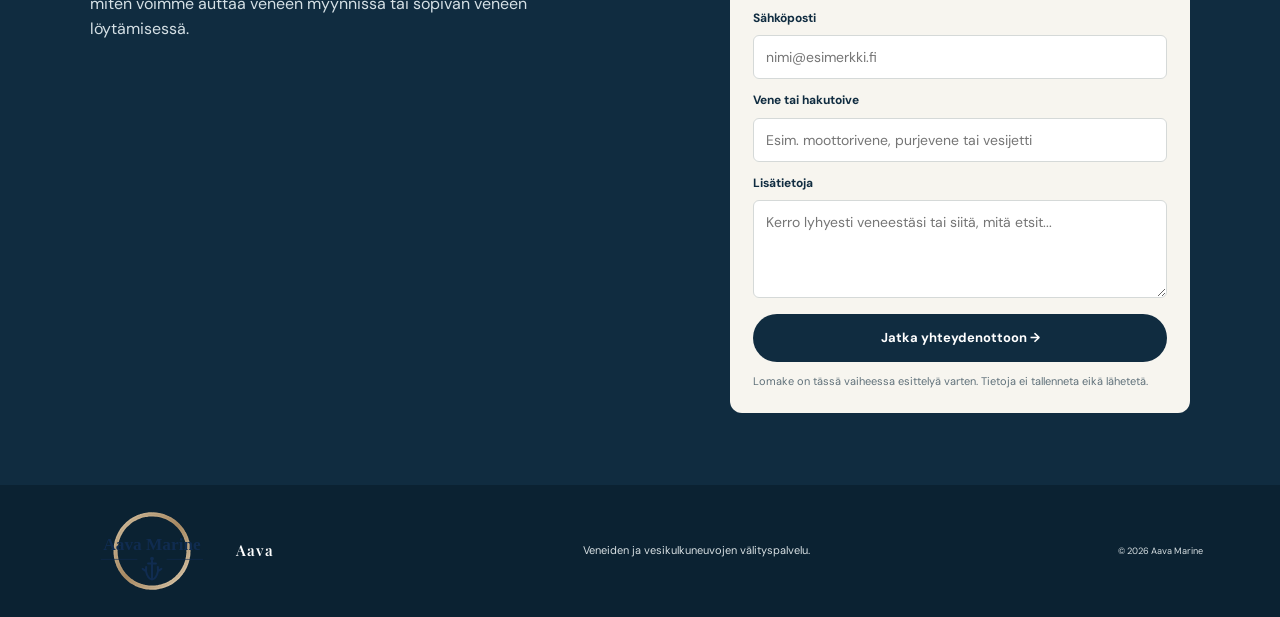
==== commit 11f39ddb: "Link homepage seller actions to boat offer form" ====
--- a/index.html
+++ b/index.html
@@ -15,7 +15,7 @@
   <button class="menu-button" aria-label="Avaa valikko" aria-expanded="false" aria-controls="nav"><i></i><i></i><i></i></button>
   <nav id="nav">
     <a href="#valitys">Välityspalvelu</a><a href="#kalusto">Mitä välitämme</a><a href="#toiminta">Näin se toimii</a><a href="#yhteys">Ota yhteyttä</a>
-    <a class="nav-cta" href="#myy">Myy veneesi</a>
+    <a class="nav-cta" href="tarjoa-venetta.html">Tarjoa venettä</a>
   </nav>
 </header>
 <main id="alku">
@@ -35,7 +35,7 @@
   <p class="eyebrow">Mitä Aava Marine tekee?</p>
   <h2>Välitämme veneitä – emme myy omaa varastoa.</h2>
   <p>Aava Marine yhdistää veneiden myyjät ja ostajat. Autamme veneen omistajaa myyntiprosessissa ja ostajaa löytämään sopivia vaihtoehtoja. Välitettävät veneet ovat omistajiensa veneitä, eivät Aava Marinen omaa myyntivarastoa.</p>
-  <div class="split-actions"><a href="#myy"><strong>Oletko myymässä?</strong><span>Kerro veneestäsi ja pyydä yhteydenottoa →</span></a><a href="#osta"><strong>Etsitkö venettä?</strong><span>Kerro millainen vene on haussa →</span></a></div>
+  <div class="split-actions"><a href="tarjoa-venetta.html"><strong>Oletko myymässä?</strong><span>Kerro veneestäsi ja tarjoa sitä välitykseen →</span></a><a href="#osta"><strong>Etsitkö venettä?</strong><span>Kerro millainen vene on haussa →</span></a></div>
 </section>
 <section class="section fleet" id="kalusto">
   <p class="eyebrow">Monenlaiseen vesillä liikkumiseen</p><h2>Millaisia veneitä välitämme?</h2>
@@ -55,7 +55,7 @@
   </div>
 </section>
 <section class="section seller-buyer">
-  <div id="myy"><p class="eyebrow">Veneen omistajalle</p><h2>Onko aika luopua veneestäsi?</h2><p>Veneen myynti voi viedä aikaa. Kerro veneestäsi, niin keskustellaan sen esittelystä, ostajien tavoittamisesta ja välityksen käytännöistä.</p><a class="button navy" href="#yhteys">Tarjoa venettä välitykseen →</a></div>
+  <div id="myy"><p class="eyebrow">Veneen omistajalle</p><h2>Onko aika luopua veneestäsi?</h2><p>Veneen myynti voi viedä aikaa. Kerro veneestäsi, niin keskustellaan sen esittelystä, ostajien tavoittamisesta ja välityksen käytännöistä.</p><a class="button navy" href="tarjoa-venetta.html">Tarjoa venettä välitykseen →</a></div>
   <div id="osta"><p class="eyebrow">Veneen ostajalle</p><h2>Etsitkö seuraavaa venettäsi?</h2><p>Kerro meille, millaista venettä etsit ja millaisiin käyttötarkoituksiin. Autamme kartoittamaan välityksessä olevia vaihtoehtoja.</p><a class="button navy" href="#yhteys">Kerro mitä etsit →</a></div>
 </section>
 <section class="section about" id="toiminta-alue">
--- a/style.css
+++ b/style.css
@@ -1,17 +1,17 @@
 @import url('https://fonts.googleapis.com/css2?family=DM+Sans:wght@400;500;600;700&family=Playfair+Display:wght@500;600;700&display=swap');
 :root{--navy:#102c40;--sea:#326477;--gold:#b99b6b;--sand:#eee9df;--cream:#f8f6f1;--ink:#1b3445;--muted:#60717a;--serif:'Playfair Display',Georgia,serif;--sans:'DM Sans',Arial,sans-serif}
 *{box-sizing:border-box}html{scroll-behavior:smooth;scroll-padding-top:78px}body{margin:0;background:var(--cream);color:var(--ink);font:16px/1.6 var(--sans)}a{color:inherit}
-.header{min-height:72px;padding:9px 5vw;background:#fff;display:flex;align-items:center;justify-content:space-between;position:relative;z-index:5}.brand{display:flex;align-items:center;gap:9px;text-decoration:none;color:var(--navy);font:600 15px/1.05 var(--serif);letter-spacing:.08em}.brand img{width:49px;height:49px}.brand strong{display:block;font:700 11px var(--sans);letter-spacing:.28em;margin-top:4px}.header nav{display:flex;align-items:center;gap:24px;font-size:13px;font-weight:600}.header nav a{text-decoration:none}.header nav a:hover{color:var(--sea)}.nav-cta{padding:10px 16px;border-radius:24px;background:var(--navy);color:white}.menu-button{display:none}
+.header{min-height:72px;padding:9px 5vw;background:#fff;display:flex;align-items:center;justify-content:space-between;position:relative;z-index:5}.brand{display:flex;align-items:center;gap:9px;text-decoration:none;color:var(--navy);font:600 15px/1.05 var(--serif);letter-spacing:.08em}.brand img{width:176px;height:auto;display:block}.brand strong{display:none}.header nav{display:flex;align-items:center;gap:24px;font-size:13px;font-weight:600}.header nav a{text-decoration:none}.header nav a:hover{color:var(--sea)}.nav-cta{padding:10px 16px;border-radius:24px;background:var(--navy);color:white}.menu-button{display:none}
 .hero{min-height:590px;position:relative;display:flex;align-items:center;color:white;background:linear-gradient(90deg,rgba(8,32,48,.86),rgba(8,32,48,.52) 53%,rgba(8,32,48,.12)),url('https://images.unsplash.com/photo-1500530855697-b586d89ba3ee?auto=format&fit=crop&w=1900&q=85') center/cover,#315a70}.hero-content{width:min(650px,85%);margin-left:8vw;padding:75px 0 100px}.eyebrow{margin:0 0 12px;color:var(--gold);font-size:11px;font-weight:700;letter-spacing:.16em;text-transform:uppercase}.hero h1{margin:0;font:600 clamp(43px,6vw,76px)/1.04 var(--serif);letter-spacing:-.03em}.hero h1 em{color:#e8d7b7;font-weight:500}.lead{max-width:480px;font-size:17px;line-height:1.6;margin:22px 0 25px}.hero-actions{display:flex;gap:11px;flex-wrap:wrap}.button{min-height:48px;border:0;border-radius:28px;padding:13px 21px;display:inline-flex;align-items:center;justify-content:center;gap:12px;font:700 13px var(--sans);text-decoration:none;cursor:pointer}.gold{background:var(--gold);color:#182f3e}.gold:hover{background:#d0b58b}.outline{border:1px solid #fff;color:#fff;background:#ffffff12}.hero-caption{position:absolute;bottom:0;left:0;right:0;text-align:center;padding:13px;background:rgba(10,39,57,.84);font:14px var(--serif);letter-spacing:.04em}
 .benefits{display:grid;grid-template-columns:repeat(4,1fr);gap:15px;padding:22px 7vw;background:var(--navy);color:#fff}.benefits div{display:flex;justify-content:center;align-items:center;gap:12px;font:26px var(--serif);color:#d4bd96}.benefits span{font:12px/1.35 var(--sans);color:#fff}
 .section{padding:76px max(7vw,calc((100vw - 1120px)/2))}.section h2,.contact h2{margin:0 0 17px;color:var(--navy);font:600 clamp(30px,4vw,46px)/1.13 var(--serif)}.intro{text-align:center;background:#fff}.intro>p:not(.eyebrow){max-width:760px;margin:0 auto 27px;color:var(--muted)}.split-actions{display:grid;grid-template-columns:1fr 1fr;gap:14px;max-width:760px;margin:30px auto 0;text-align:left}.split-actions a{padding:19px;border:1px solid #d8d1c4;border-radius:9px;text-decoration:none;background:#fbfaf7}.split-actions strong,.split-actions span{display:block}.split-actions strong{color:var(--navy);font:600 19px var(--serif)}.split-actions span{margin-top:5px;color:var(--muted);font-size:12px}
 .fleet{background:#e7edf0}.section-lead{max-width:660px;color:var(--muted)}.tags{display:flex;flex-wrap:wrap;gap:9px;margin-top:25px}.tags span{padding:8px 14px;border:1px solid #cbd5d8;border-radius:22px;background:#f8faf9;font-size:12px;color:var(--navy)}
 .process{background:var(--sand)}.steps{display:grid;grid-template-columns:repeat(4,1fr);gap:22px;margin-top:34px}.steps article{border-top:1px solid #c9b99e;padding-top:16px}.steps b{color:var(--gold);font:600 27px var(--serif)}.steps h3{margin:9px 0 7px;color:var(--navy);font:600 18px var(--serif)}.steps p{margin:0;color:var(--muted);font-size:13px}
 .seller-buyer{display:grid;grid-template-columns:1fr 1fr;gap:22px;background:#fff}.seller-buyer>div{padding:30px;border:1px solid #dce2e1;border-radius:10px}.seller-buyer p:not(.eyebrow){color:var(--muted);font-size:14px}.navy{background:var(--navy);color:#fff}.navy:hover{background:var(--sea)}
-.about{display:grid;grid-template-columns:130px 1fr;gap:30px;align-items:center;background:#e7edf0}.about-logo{width:112px;height:112px;padding:8px;border-radius:50%;background:#fff}.about p:last-child{max-width:720px;color:var(--muted);margin-bottom:0}
+.about{display:grid;grid-template-columns:130px 1fr;gap:30px;align-items:center;background:#e7edf0}.about-logo{width:250px;max-width:100%;height:auto;padding:0;border-radius:0;background:transparent}.about p:last-child{max-width:720px;color:var(--muted);margin-bottom:0}
 .contact{display:grid;grid-template-columns:1fr minmax(300px,460px);gap:42px;padding:72px max(7vw,calc((100vw - 1120px)/2));background:var(--navy);color:#fff}.contact h2{color:#fff}.contact>div>p:not(.eyebrow){max-width:470px;color:#d5e0e5}form{display:grid;gap:7px;padding:23px;border-radius:12px;background:#f7f5ef;color:var(--navy)}label{margin-top:5px;font-size:12px;font-weight:700}input,textarea,select{width:100%;padding:12px;border:1px solid #d5d9d8;border-radius:6px;background:#fff;color:var(--ink);font:14px var(--sans)}input:focus,textarea:focus,select:focus{outline:2px solid #9ab5c1;border-color:transparent}form .button{margin-top:9px}.form-status{margin:4px 0 0;color:var(--muted);font-size:11px}
-footer{display:flex;align-items:center;justify-content:space-between;flex-wrap:wrap;gap:16px;padding:22px 6vw;background:#0b2232;color:#d8e0e3;font-size:11px}footer p{margin:0}.footer-brand{color:#fff}.footer-brand img{width:42px;height:42px}
-@media(max-width:760px){.header{min-height:66px;padding:8px 16px}.brand{font-size:13px;gap:7px}.brand img{width:43px;height:43px}.menu-button{display:block;border:0;background:none;padding:8px}.menu-button i{display:block;width:24px;height:2px;margin:5px;background:var(--navy)}.header nav{display:none;position:absolute;top:100%;left:0;right:0;padding:12px 18px 18px;background:#fff;box-shadow:0 12px 18px #0a23321f;align-items:stretch;flex-direction:column;gap:0}.header nav.open{display:flex}.header nav a{padding:12px 8px;border-bottom:1px solid #edf0ef}.header nav .nav-cta{text-align:center;margin-top:9px;border:0}.hero{min-height:620px;background-position:58% center}.hero-content{width:auto;margin:0;padding:65px 22px 105px}.hero h1{font-size:clamp(42px,12vw,57px)}.lead{max-width:350px;font-size:15px}.hero-caption{font-size:12px}.benefits{grid-template-columns:repeat(2,1fr);padding:17px 12px;gap:16px 6px}.benefits div{justify-content:flex-start;padding-left:7px;font-size:23px}.benefits span{font-size:11px}.section{padding:53px 21px}.section h2,.contact h2{font-size:34px}.intro{text-align:left}.intro>p:not(.eyebrow){margin-left:0}.split-actions,.seller-buyer{grid-template-columns:1fr}.steps{grid-template-columns:1fr;gap:21px;margin-top:24px}.steps article{display:grid;grid-template-columns:40px 1fr;column-gap:12px;padding-top:12px}.steps b{grid-row:span 2}.steps h3{margin:1px 0 5px}.steps p{grid-column:2}.about{grid-template-columns:1fr;gap:16px}.about-logo{width:86px;height:86px}.contact{grid-template-columns:1fr;gap:21px;padding:53px 19px}form{padding:18px}footer{flex-direction:column;align-items:flex-start;padding:22px 19px;gap:11px}}
+footer{display:flex;align-items:center;justify-content:space-between;flex-wrap:wrap;gap:16px;padding:22px 6vw;background:#0b2232;color:#d8e0e3;font-size:11px}footer p{margin:0}.footer-brand{color:#fff}.footer-brand img{width:150px;height:auto}
+@media(max-width:760px){.header{min-height:66px;padding:8px 16px}.brand{font-size:13px;gap:7px}.brand img{width:145px;height:auto}.menu-button{display:block;border:0;background:none;padding:8px}.menu-button i{display:block;width:24px;height:2px;margin:5px;background:var(--navy)}.header nav{display:none;position:absolute;top:100%;left:0;right:0;padding:12px 18px 18px;background:#fff;box-shadow:0 12px 18px #0a23321f;align-items:stretch;flex-direction:column;gap:0}.header nav.open{display:flex}.header nav a{padding:12px 8px;border-bottom:1px solid #edf0ef}.header nav .nav-cta{text-align:center;margin-top:9px;border:0}.hero{min-height:620px;background-position:58% center}.hero-content{width:auto;margin:0;padding:65px 22px 105px}.hero h1{font-size:clamp(42px,12vw,57px)}.lead{max-width:350px;font-size:15px}.hero-caption{font-size:12px}.benefits{grid-template-columns:repeat(2,1fr);padding:17px 12px;gap:16px 6px}.benefits div{justify-content:flex-start;padding-left:7px;font-size:23px}.benefits span{font-size:11px}.section{padding:53px 21px}.section h2,.contact h2{font-size:34px}.intro{text-align:left}.intro>p:not(.eyebrow){margin-left:0}.split-actions,.seller-buyer{grid-template-columns:1fr}.steps{grid-template-columns:1fr;gap:21px;margin-top:24px}.steps article{display:grid;grid-template-columns:40px 1fr;column-gap:12px;padding-top:12px}.steps b{grid-row:span 2}.steps h3{margin:1px 0 5px}.steps p{grid-column:2}.about{grid-template-columns:1fr;gap:16px}.about-logo{width:210px;height:auto}.contact{grid-template-columns:1fr;gap:21px;padding:53px 19px}form{padding:18px}footer{flex-direction:column;align-items:flex-start;padding:22px 19px;gap:11px}}
 @media(prefers-reduced-motion:reduce){html{scroll-behavior:auto}}
 
 /* Veneilmoitusten kategoriavalikko */
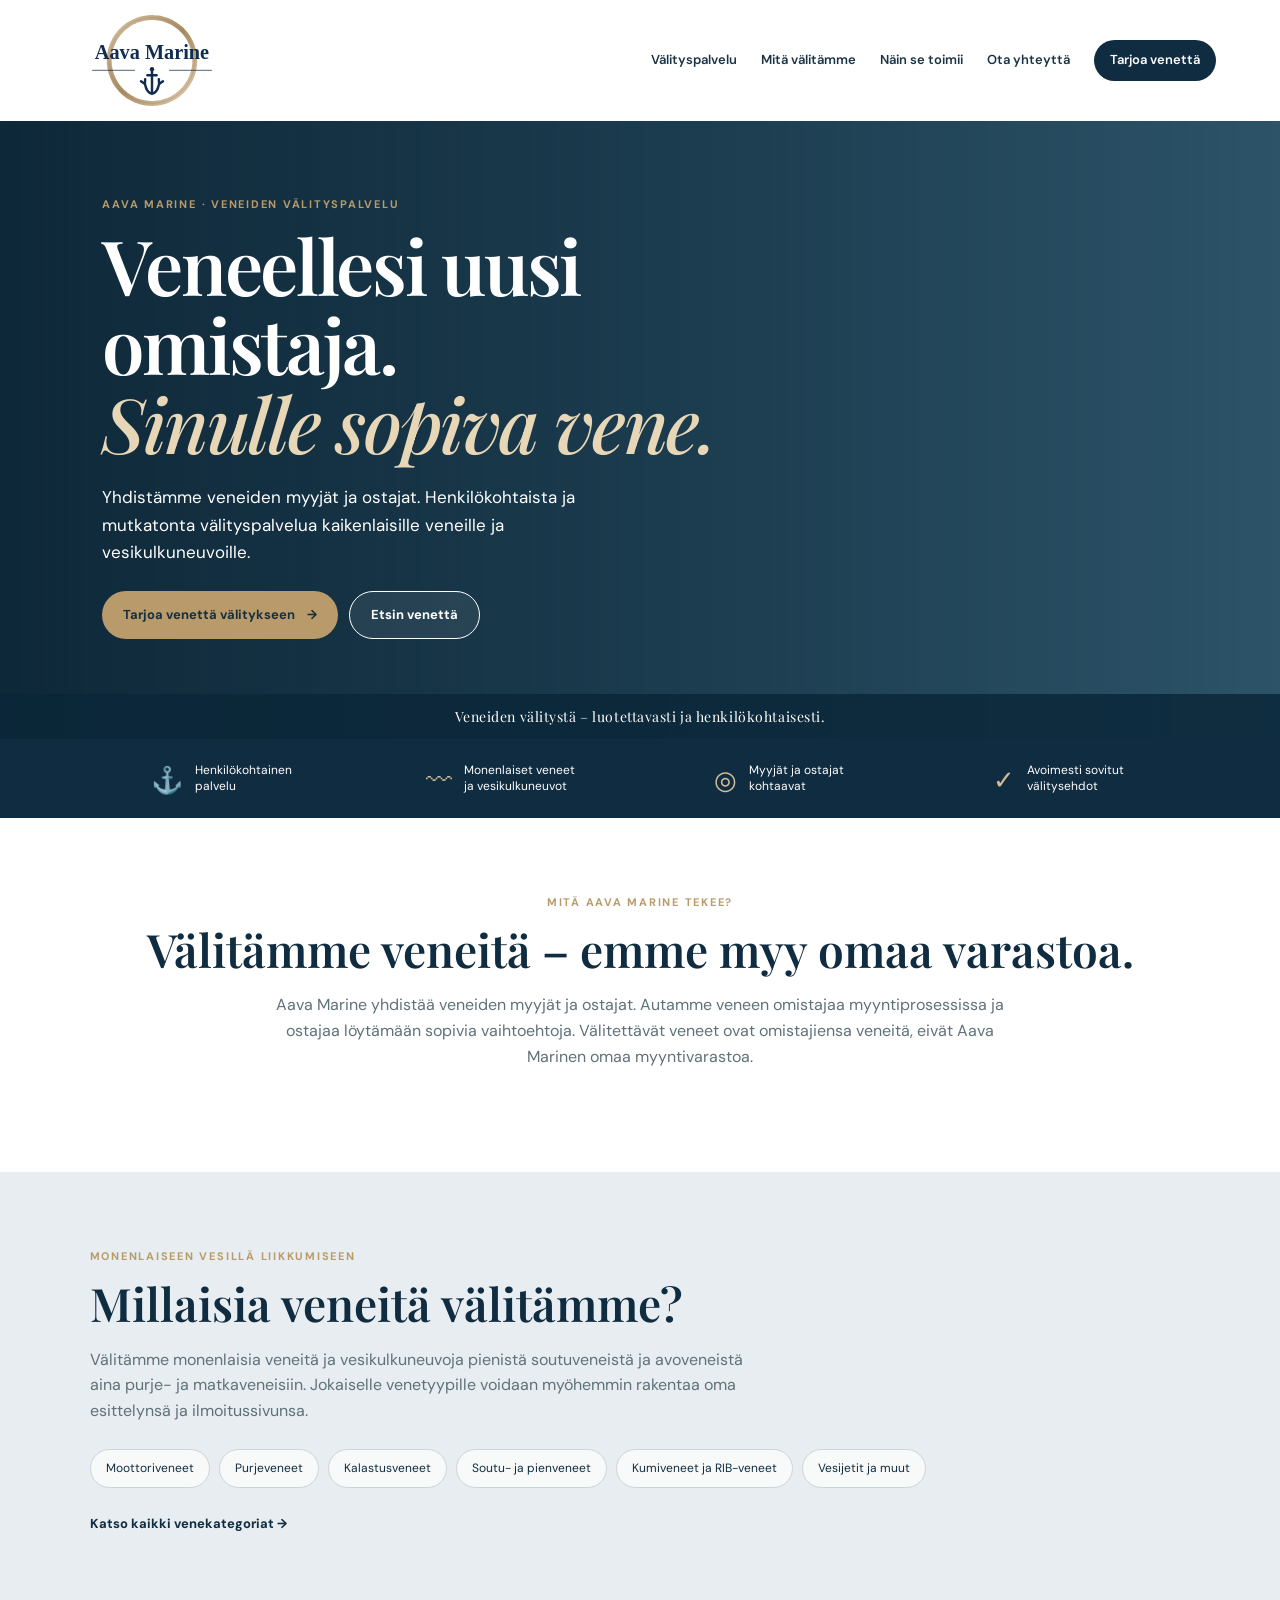
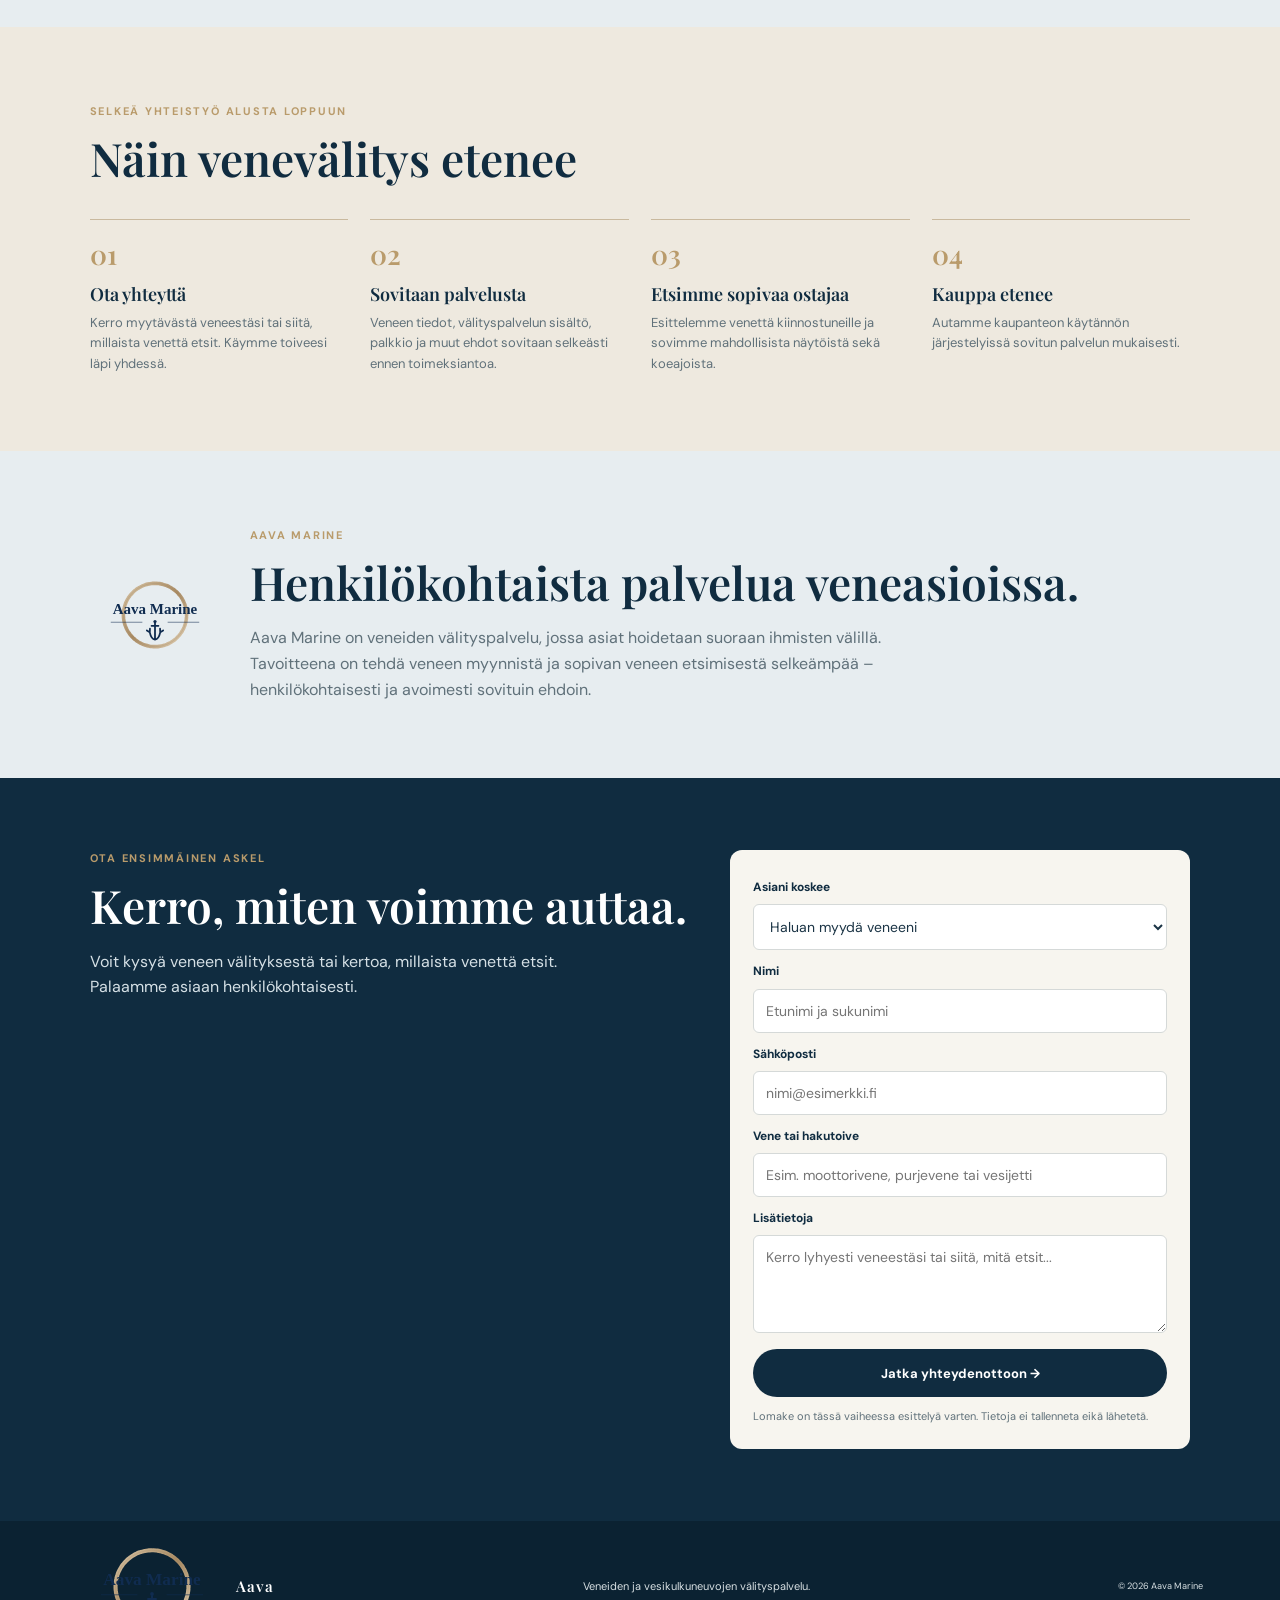
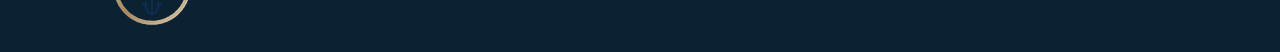
==== commit 2997bc81: "Remove repeated seller and buyer sections from homepage" ====
--- a/index.html
+++ b/index.html
@@ -24,7 +24,7 @@
     <p class="eyebrow">Aava Marine · Veneiden välityspalvelu</p>
     <h1>Veneellesi uusi omistaja.<br><em>Sinulle sopiva vene.</em></h1>
     <p class="lead">Yhdistämme veneiden myyjät ja ostajat. Henkilökohtaista ja mutkatonta välityspalvelua kaikenlaisille veneille ja vesikulkuneuvoille.</p>
-    <div class="hero-actions"><a class="button gold" href="#myy">Haluan myydä veneeni <b>→</b></a><a class="button outline" href="#osta">Etsin venettä</a></div>
+    <div class="hero-actions"><a class="button gold" href="tarjoa-venetta.html">Tarjoa venettä välitykseen <b>→</b></a><a class="button outline" href="#yhteys">Etsin venettä</a></div>
   </div>
   <div class="hero-caption">Veneiden välitystä – luotettavasti ja henkilökohtaisesti.</div>
 </section>
@@ -35,7 +35,7 @@
   <p class="eyebrow">Mitä Aava Marine tekee?</p>
   <h2>Välitämme veneitä – emme myy omaa varastoa.</h2>
   <p>Aava Marine yhdistää veneiden myyjät ja ostajat. Autamme veneen omistajaa myyntiprosessissa ja ostajaa löytämään sopivia vaihtoehtoja. Välitettävät veneet ovat omistajiensa veneitä, eivät Aava Marinen omaa myyntivarastoa.</p>
-  <div class="split-actions"><a href="tarjoa-venetta.html"><strong>Oletko myymässä?</strong><span>Kerro veneestäsi ja tarjoa sitä välitykseen →</span></a><a href="#osta"><strong>Etsitkö venettä?</strong><span>Kerro millainen vene on haussa →</span></a></div>
+
 </section>
 <section class="section fleet" id="kalusto">
   <p class="eyebrow">Monenlaiseen vesillä liikkumiseen</p><h2>Millaisia veneitä välitämme?</h2>
@@ -54,15 +54,12 @@
     <article><b>04</b><h3>Kauppa etenee</h3><p>Autamme kaupanteon käytännön järjestelyissä sovitun palvelun mukaisesti.</p></article>
   </div>
 </section>
-<section class="section seller-buyer">
-  <div id="myy"><p class="eyebrow">Veneen omistajalle</p><h2>Onko aika luopua veneestäsi?</h2><p>Veneen myynti voi viedä aikaa. Kerro veneestäsi, niin keskustellaan sen esittelystä, ostajien tavoittamisesta ja välityksen käytännöistä.</p><a class="button navy" href="tarjoa-venetta.html">Tarjoa venettä välitykseen →</a></div>
-  <div id="osta"><p class="eyebrow">Veneen ostajalle</p><h2>Etsitkö seuraavaa venettäsi?</h2><p>Kerro meille, millaista venettä etsit ja millaisiin käyttötarkoituksiin. Autamme kartoittamaan välityksessä olevia vaihtoehtoja.</p><a class="button navy" href="#yhteys">Kerro mitä etsit →</a></div>
-</section>
+
 <section class="section about" id="toiminta-alue">
   <img src="assets/logo.svg" alt="Aava Marine" class="about-logo"><div><p class="eyebrow">Aava Marine</p><h2>Henkilökohtaista palvelua veneasioissa.</h2><p>Aava Marine on veneiden välityspalvelu, jossa asiat hoidetaan suoraan ihmisten välillä. Tavoitteena on tehdä veneen myynnistä ja sopivan veneen etsimisestä selkeämpää – henkilökohtaisesti ja avoimesti sovituin ehdoin.</p></div>
 </section>
 <section class="contact" id="yhteys">
-  <div><p class="eyebrow">Ota ensimmäinen askel</p><h2>Oletko myymässä tai ostamassa venettä?</h2><p>Ota yhteyttä ja kerro tilanteestasi. Keskustellaan rauhassa, miten voimme auttaa veneen myynnissä tai sopivan veneen löytämisessä.</p></div>
+  <div><p class="eyebrow">Ota ensimmäinen askel</p><h2>Kerro, miten voimme auttaa.</h2><p>Voit kysyä veneen välityksestä tai kertoa, millaista venettä etsit. Palaamme asiaan henkilökohtaisesti.</p></div>
   <form id="contact-form">
     <label for="purpose">Asiani koskee</label><select id="purpose" name="purpose"><option>Haluan myydä veneeni</option><option>Etsin itselleni venettä</option><option>Muu venevälitykseen liittyvä asia</option></select>
     <label for="name">Nimi</label><input id="name" name="name" required autocomplete="name" placeholder="Etunimi ja sukunimi">
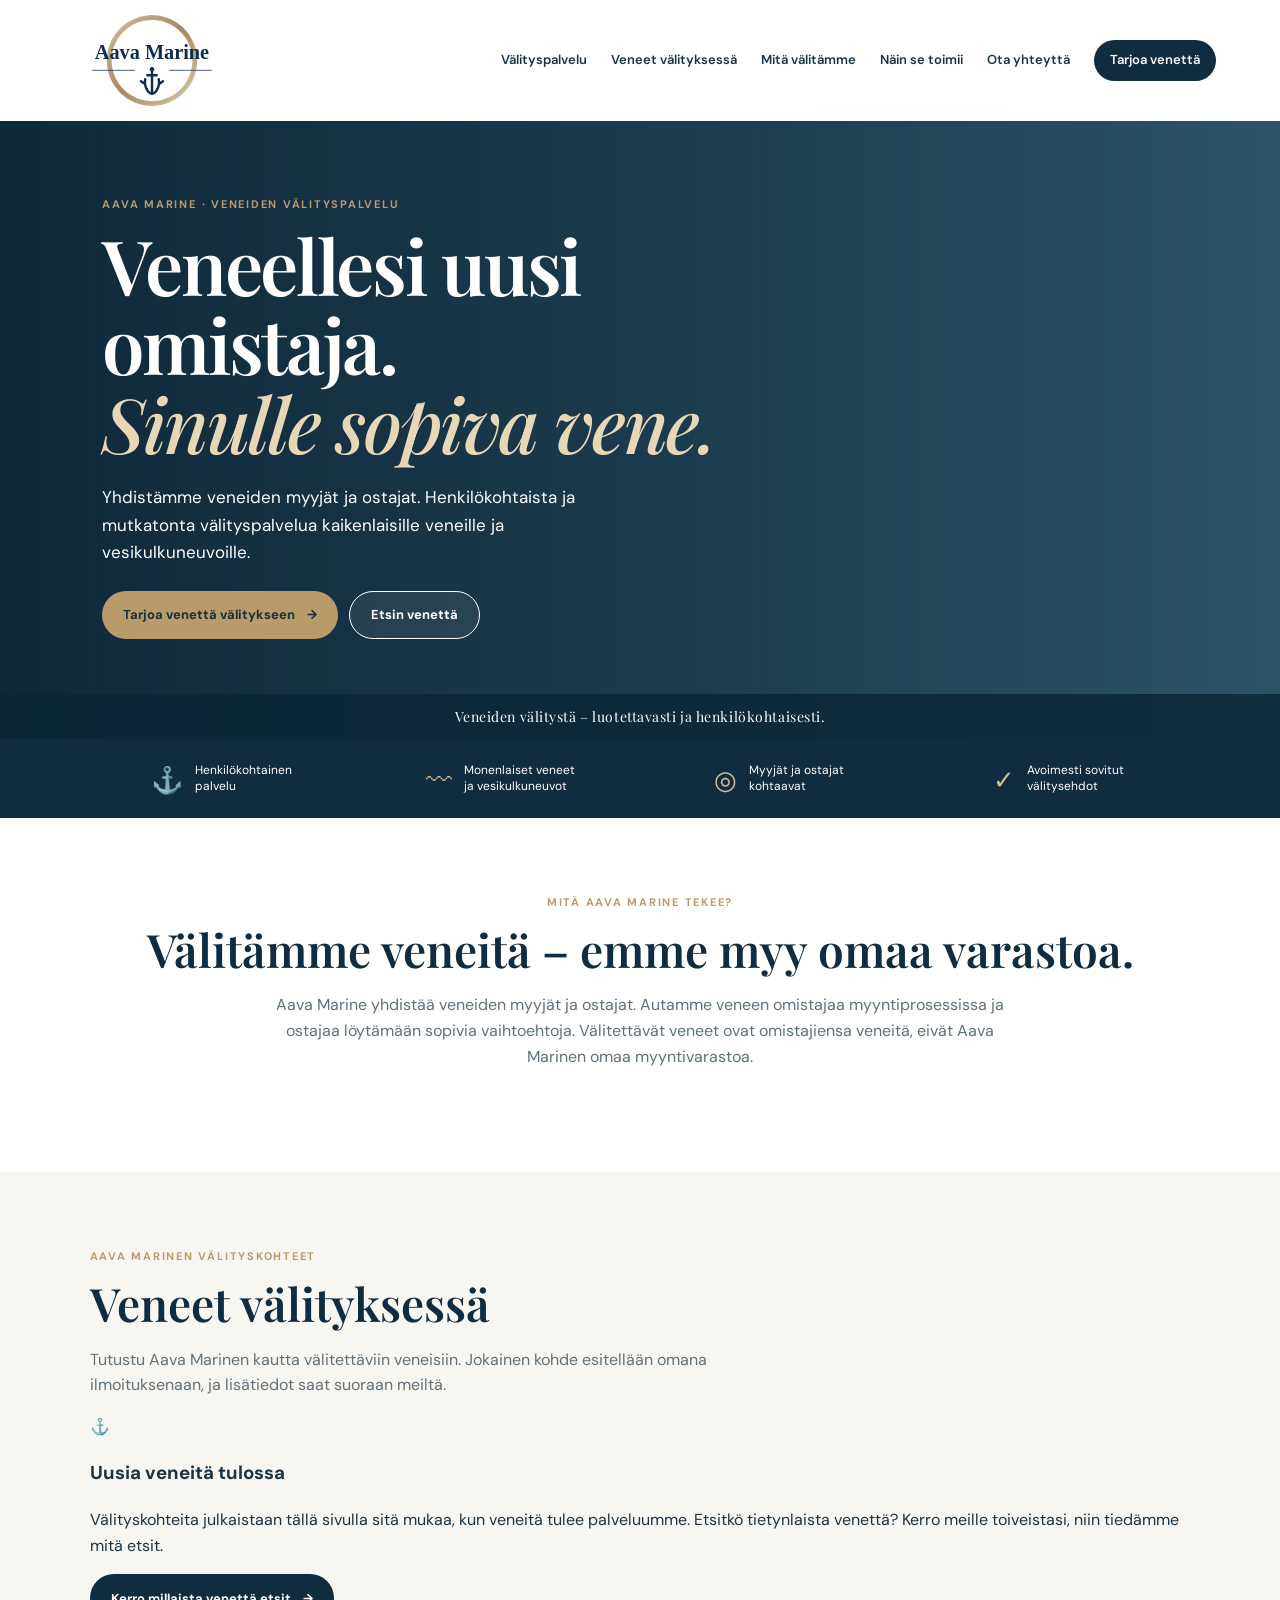
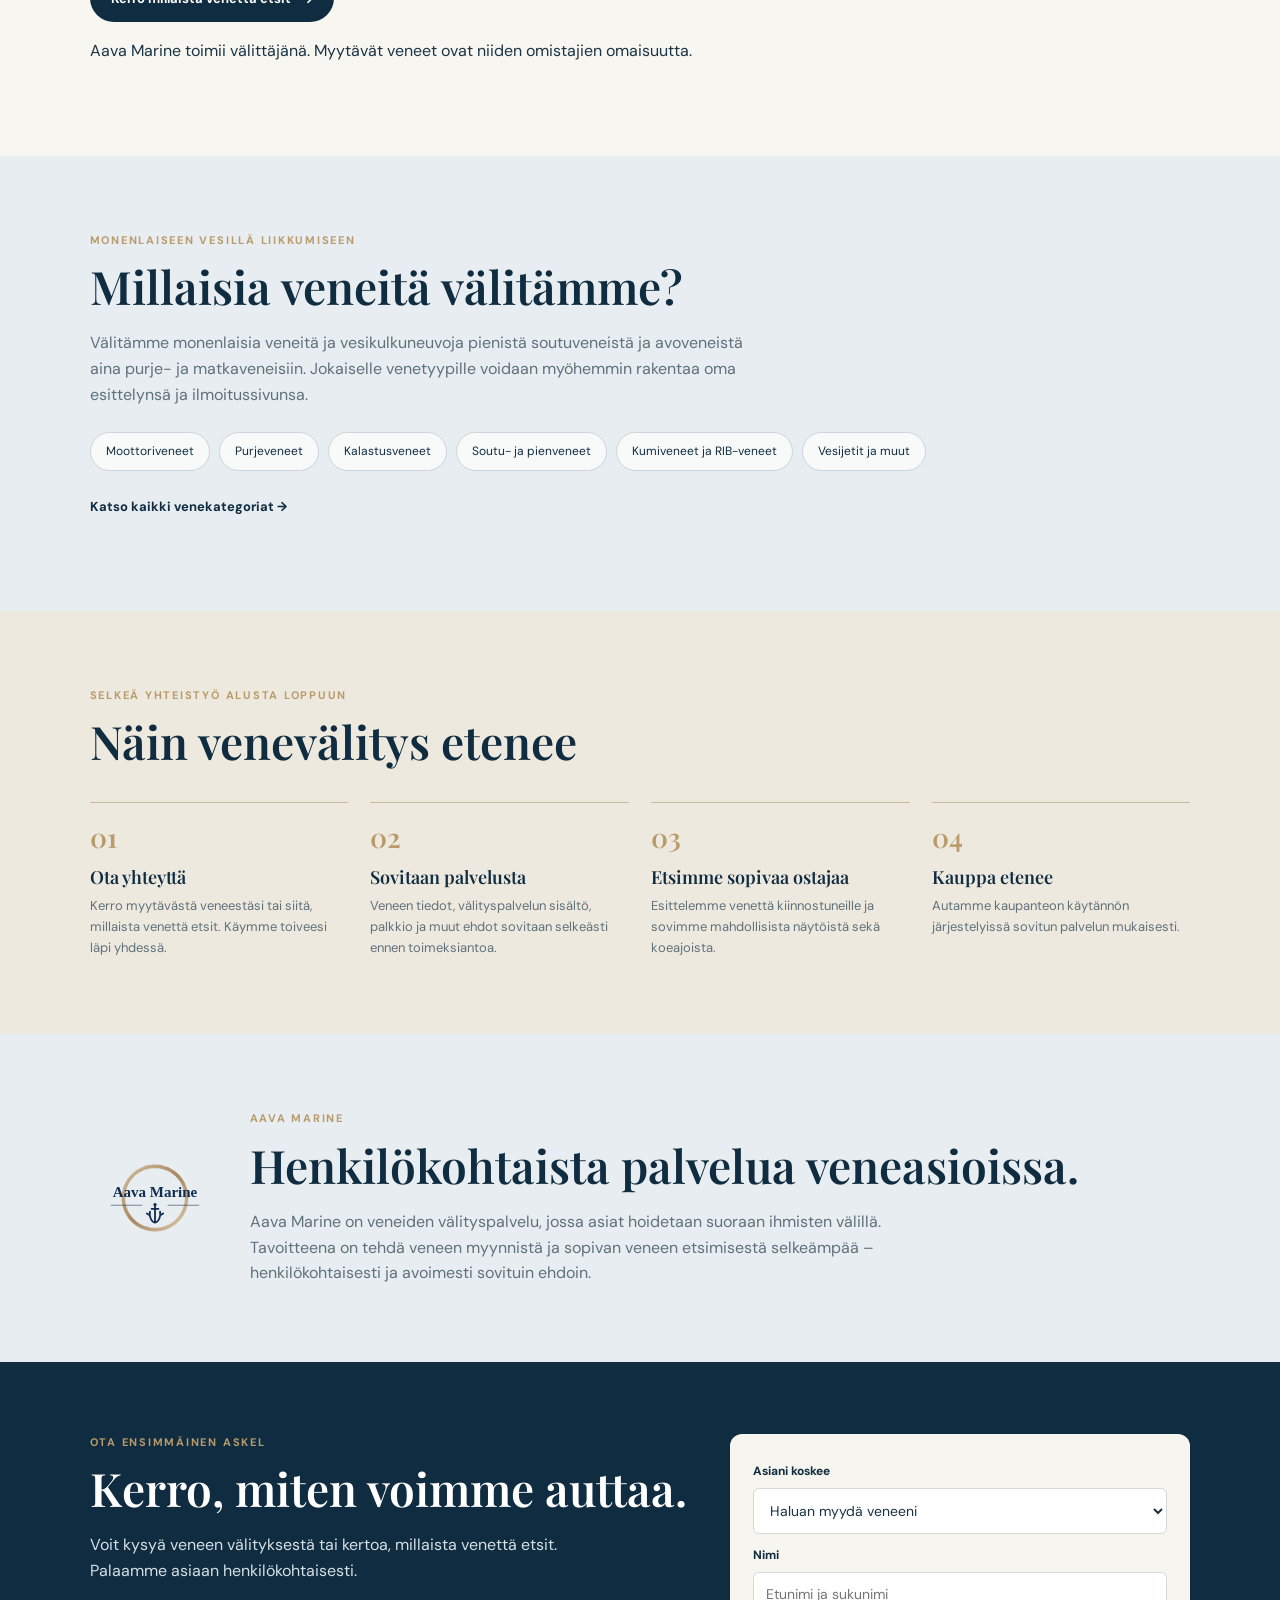
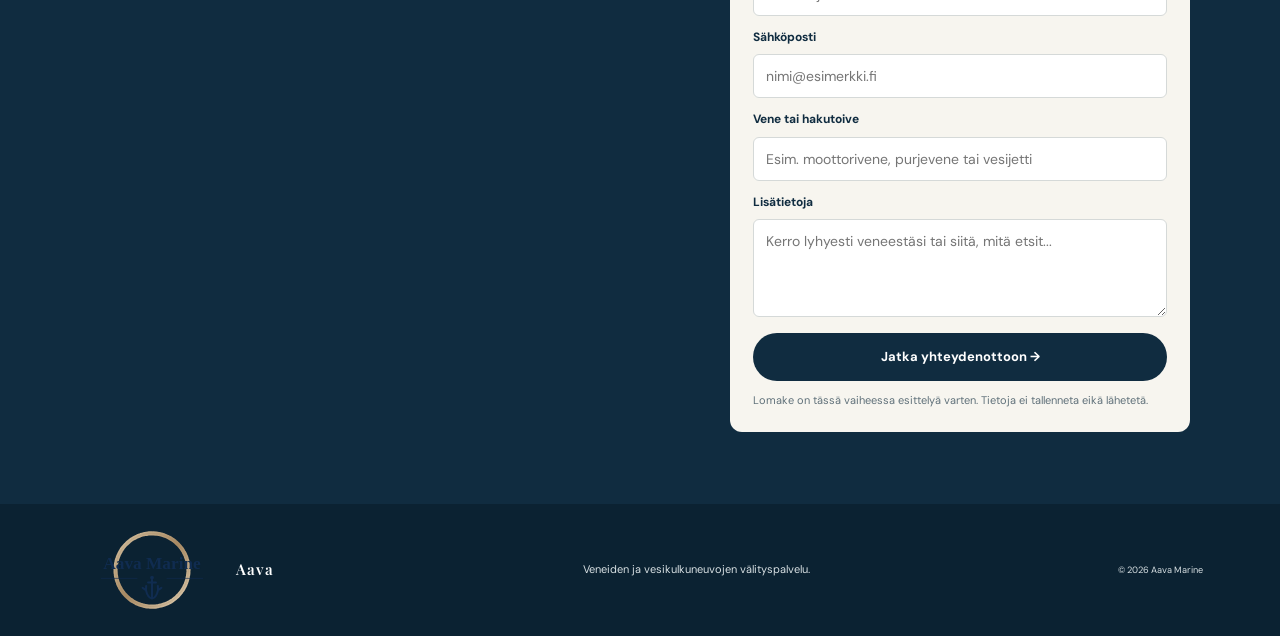
==== commit e827cb0e: "Lisää etusivulle veneet välityksessä -osio" ====
--- a/index.html
+++ b/index.html
@@ -14,7 +14,7 @@
   <a class="brand" href="#alku" aria-label="Aava Marine, etusivu"><img src="assets/logo.svg" alt="Aava Marine"></a>
   <button class="menu-button" aria-label="Avaa valikko" aria-expanded="false" aria-controls="nav"><i></i><i></i><i></i></button>
   <nav id="nav">
-    <a href="#valitys">Välityspalvelu</a><a href="#kalusto">Mitä välitämme</a><a href="#toiminta">Näin se toimii</a><a href="#yhteys">Ota yhteyttä</a>
+    <a href="#valitys">Välityspalvelu</a><a href="#veneet">Veneet välityksessä</a><a href="#kalusto">Mitä välitämme</a><a href="#toiminta">Näin se toimii</a><a href="#yhteys">Ota yhteyttä</a>
     <a class="nav-cta" href="tarjoa-venetta.html">Tarjoa venettä</a>
   </nav>
 </header>
@@ -36,6 +36,20 @@
   <h2>Välitämme veneitä – emme myy omaa varastoa.</h2>
   <p>Aava Marine yhdistää veneiden myyjät ja ostajat. Autamme veneen omistajaa myyntiprosessissa ja ostajaa löytämään sopivia vaihtoehtoja. Välitettävät veneet ovat omistajiensa veneitä, eivät Aava Marinen omaa myyntivarastoa.</p>
 
+</section>
+<section class="section listings" id="veneet">
+  <p class="eyebrow">Aava Marinen välityskohteet</p>
+  <h2>Veneet välityksessä</h2>
+  <p class="section-lead">Tutustu Aava Marinen kautta välitettäviin veneisiin. Jokainen kohde esitellään omana ilmoituksenaan, ja lisätiedot saat suoraan meiltä.</p>
+  <div class="listing-empty">
+    <div class="listing-mark" aria-hidden="true">⚓</div>
+    <div>
+      <h3>Uusia veneitä tulossa</h3>
+      <p>Välityskohteita julkaistaan tällä sivulla sitä mukaa, kun veneitä tulee palveluumme. Etsitkö tietynlaista venettä? Kerro meille toiveistasi, niin tiedämme mitä etsit.</p>
+      <a class="button navy" href="#yhteys">Kerro millaista venettä etsit <b>→</b></a>
+    </div>
+  </div>
+  <p class="listing-note">Aava Marine toimii välittäjänä. Myytävät veneet ovat niiden omistajien omaisuutta.</p>
 </section>
 <section class="section fleet" id="kalusto">
   <p class="eyebrow">Monenlaiseen vesillä liikkumiseen</p><h2>Millaisia veneitä välitämme?</h2>
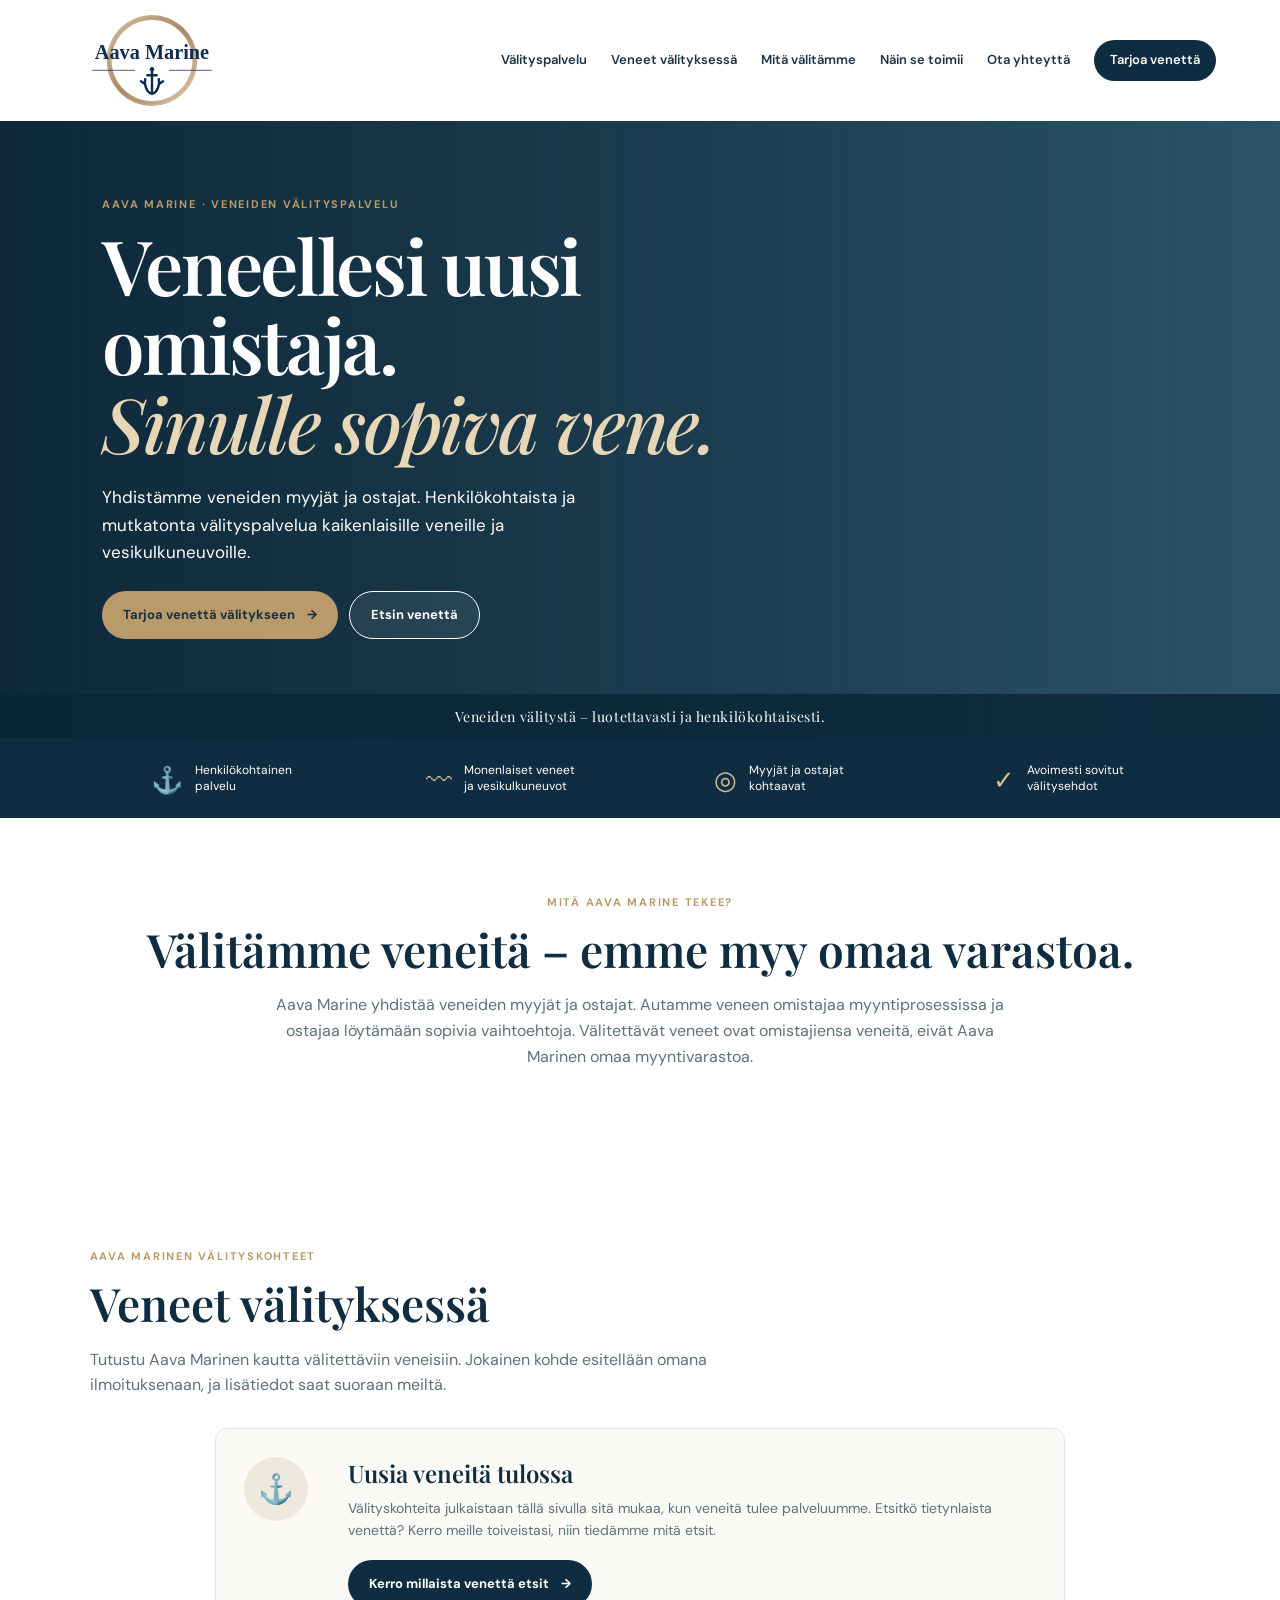
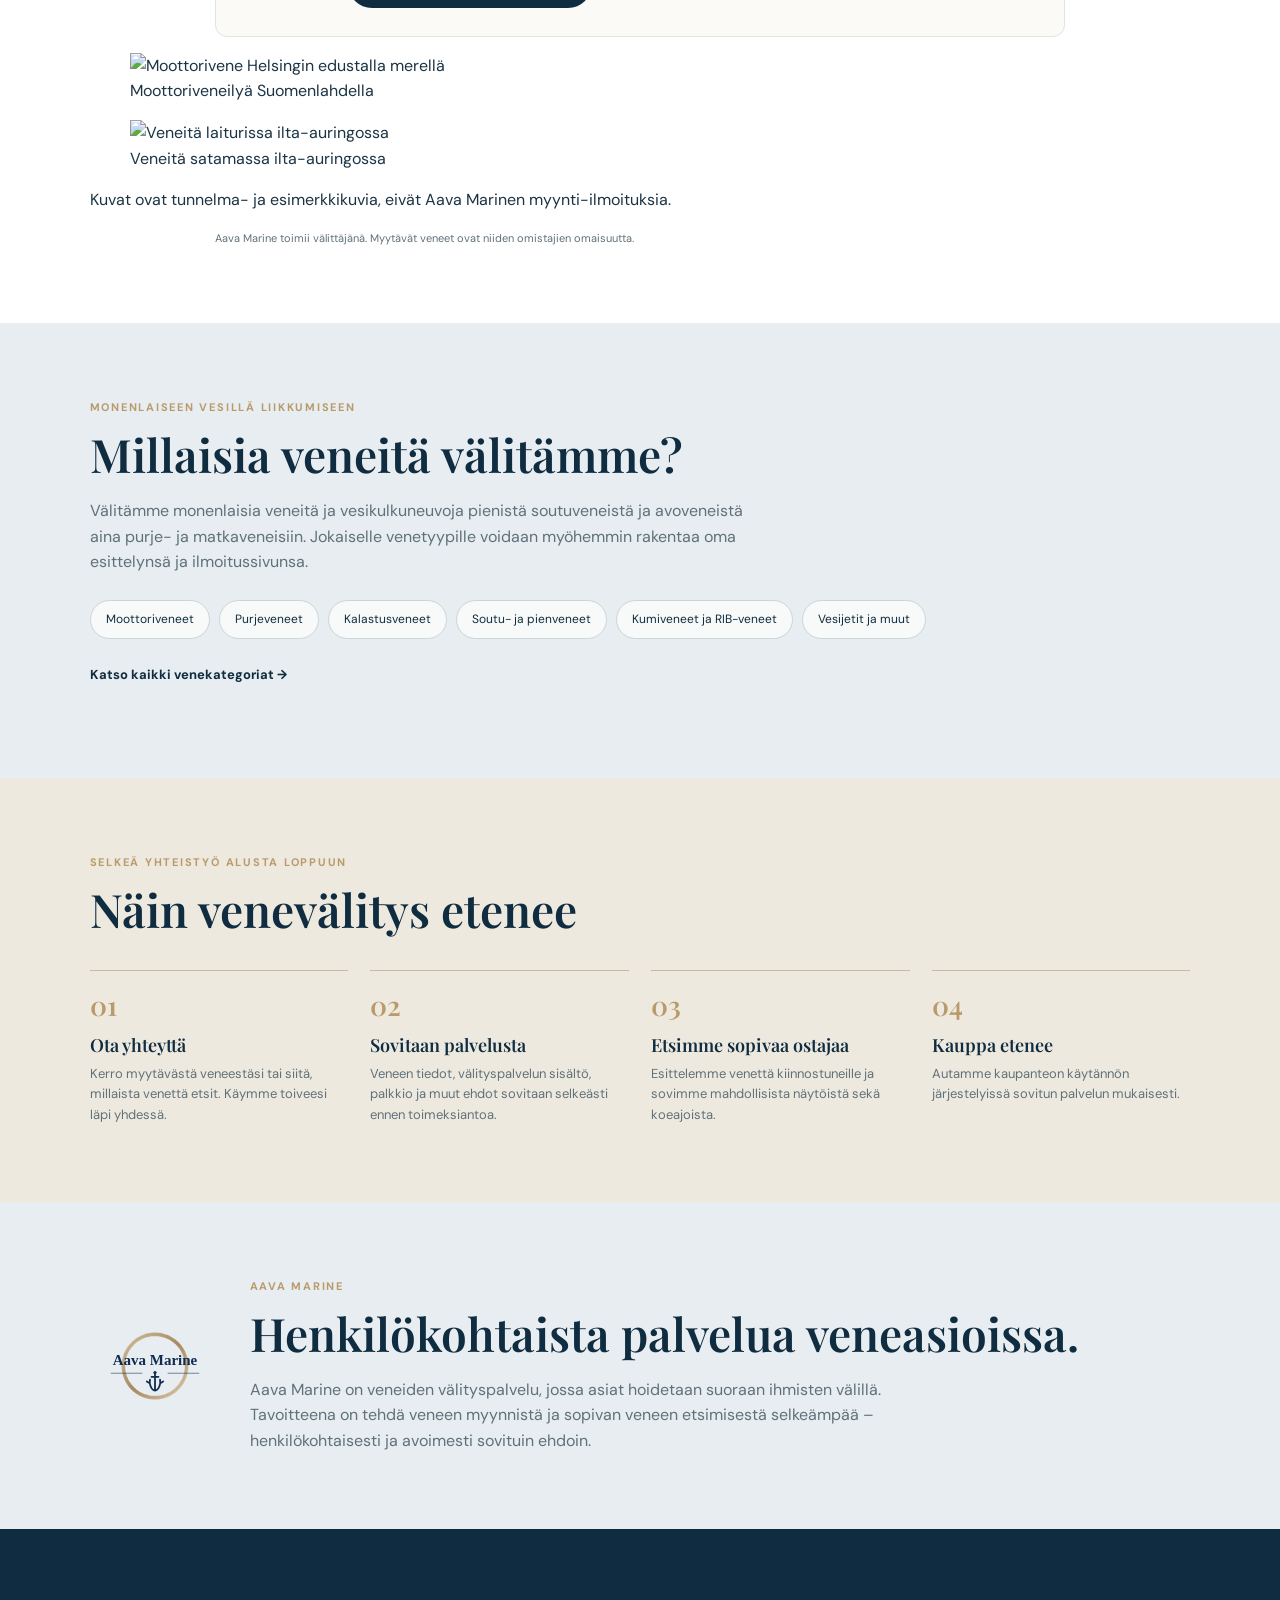
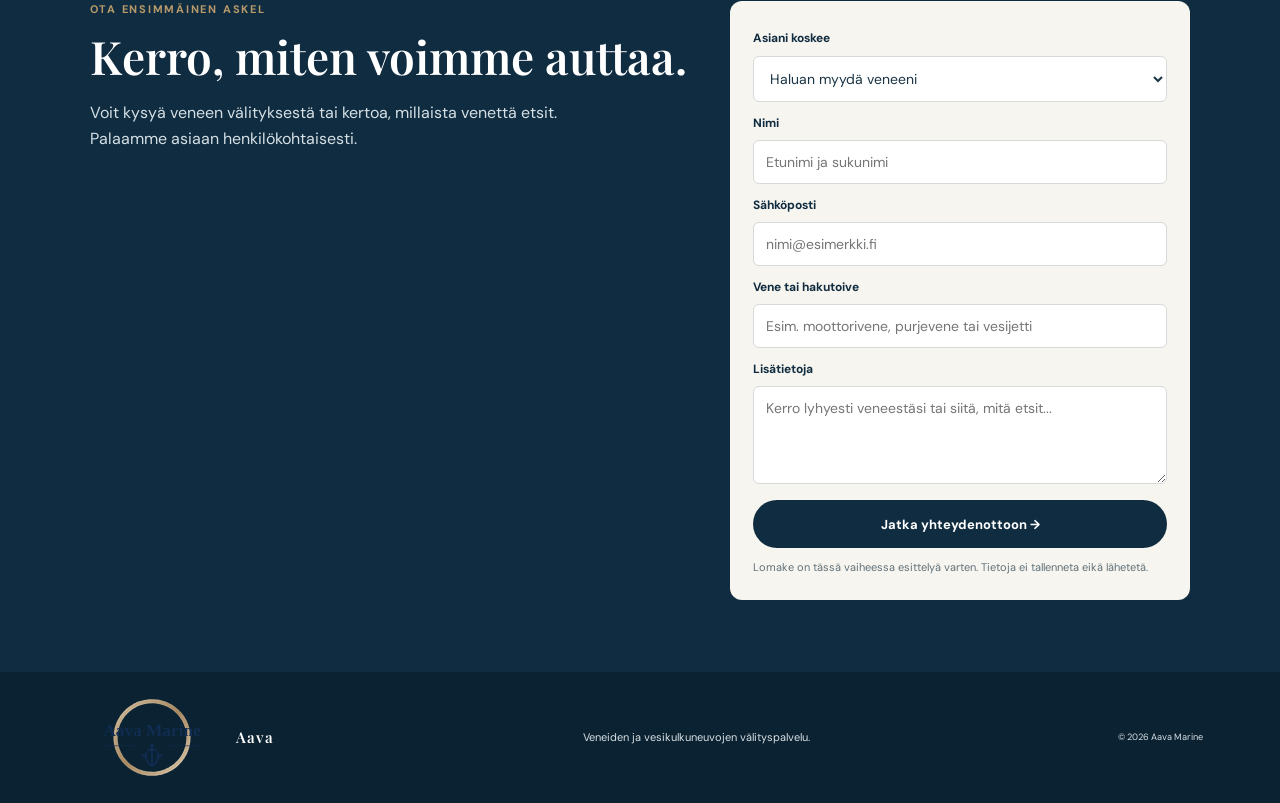
==== commit b5549640: "Add illustrative boating photos to Aava Marine homepage" ====
--- a/index.html
+++ b/index.html
@@ -49,6 +49,17 @@
       <a class="button navy" href="#yhteys">Kerro millaista venettä etsit <b>→</b></a>
     </div>
   </div>
+  <div class="boat-gallery" aria-label="Veneilyaiheisia esimerkkikuvia">
+    <figure>
+      <img src="https://images.unsplash.com/photo-1559310255-fbeb19b99947?auto=format&amp;fit=crop&amp;w=1200&amp;q=85" alt="Moottorivene Helsingin edustalla merellä" loading="lazy">
+      <figcaption>Moottoriveneilyä Suomenlahdella</figcaption>
+    </figure>
+    <figure>
+      <img src="https://images.unsplash.com/photo-1660501654444-584b924047f8?auto=format&amp;fit=crop&amp;w=1200&amp;q=85" alt="Veneitä laiturissa ilta-auringossa" loading="lazy">
+      <figcaption>Veneitä satamassa ilta-auringossa</figcaption>
+    </figure>
+  </div>
+  <p class="gallery-disclaimer">Kuvat ovat tunnelma- ja esimerkkikuvia, eivät Aava Marinen myynti-ilmoituksia.</p>
   <p class="listing-note">Aava Marine toimii välittäjänä. Myytävät veneet ovat niiden omistajien omaisuutta.</p>
 </section>
 <section class="section fleet" id="kalusto">
--- a/style.css
+++ b/style.css
@@ -32,3 +32,13 @@
   .contact{gap:18px}
   form{min-width:0}
 }
+
+
+/* Etusivun veneet välityksessä -osio */
+.listings{background:#fff}
+.listing-empty{display:grid;grid-template-columns:82px 1fr;gap:22px;align-items:start;max-width:850px;margin:30px auto 0;padding:28px;border:1px solid #e1e5e3;border-radius:12px;background:#fbfaf7}
+.listing-mark{width:64px;height:64px;display:grid;place-items:center;border-radius:50%;background:var(--sand);color:var(--navy);font-size:29px}
+.listing-empty h3{margin:0 0 8px;color:var(--navy);font:600 24px var(--serif)}
+.listing-empty p{max-width:650px;margin:0 0 18px;color:var(--muted);font-size:14px}
+.listing-note{margin:17px auto 0;max-width:850px;color:var(--muted);font-size:11px}
+@media(max-width:760px){.listing-empty{grid-template-columns:1fr;gap:14px;padding:20px}.listing-empty h3{font-size:22px}.listing-empty .button{width:100%;text-align:center}}
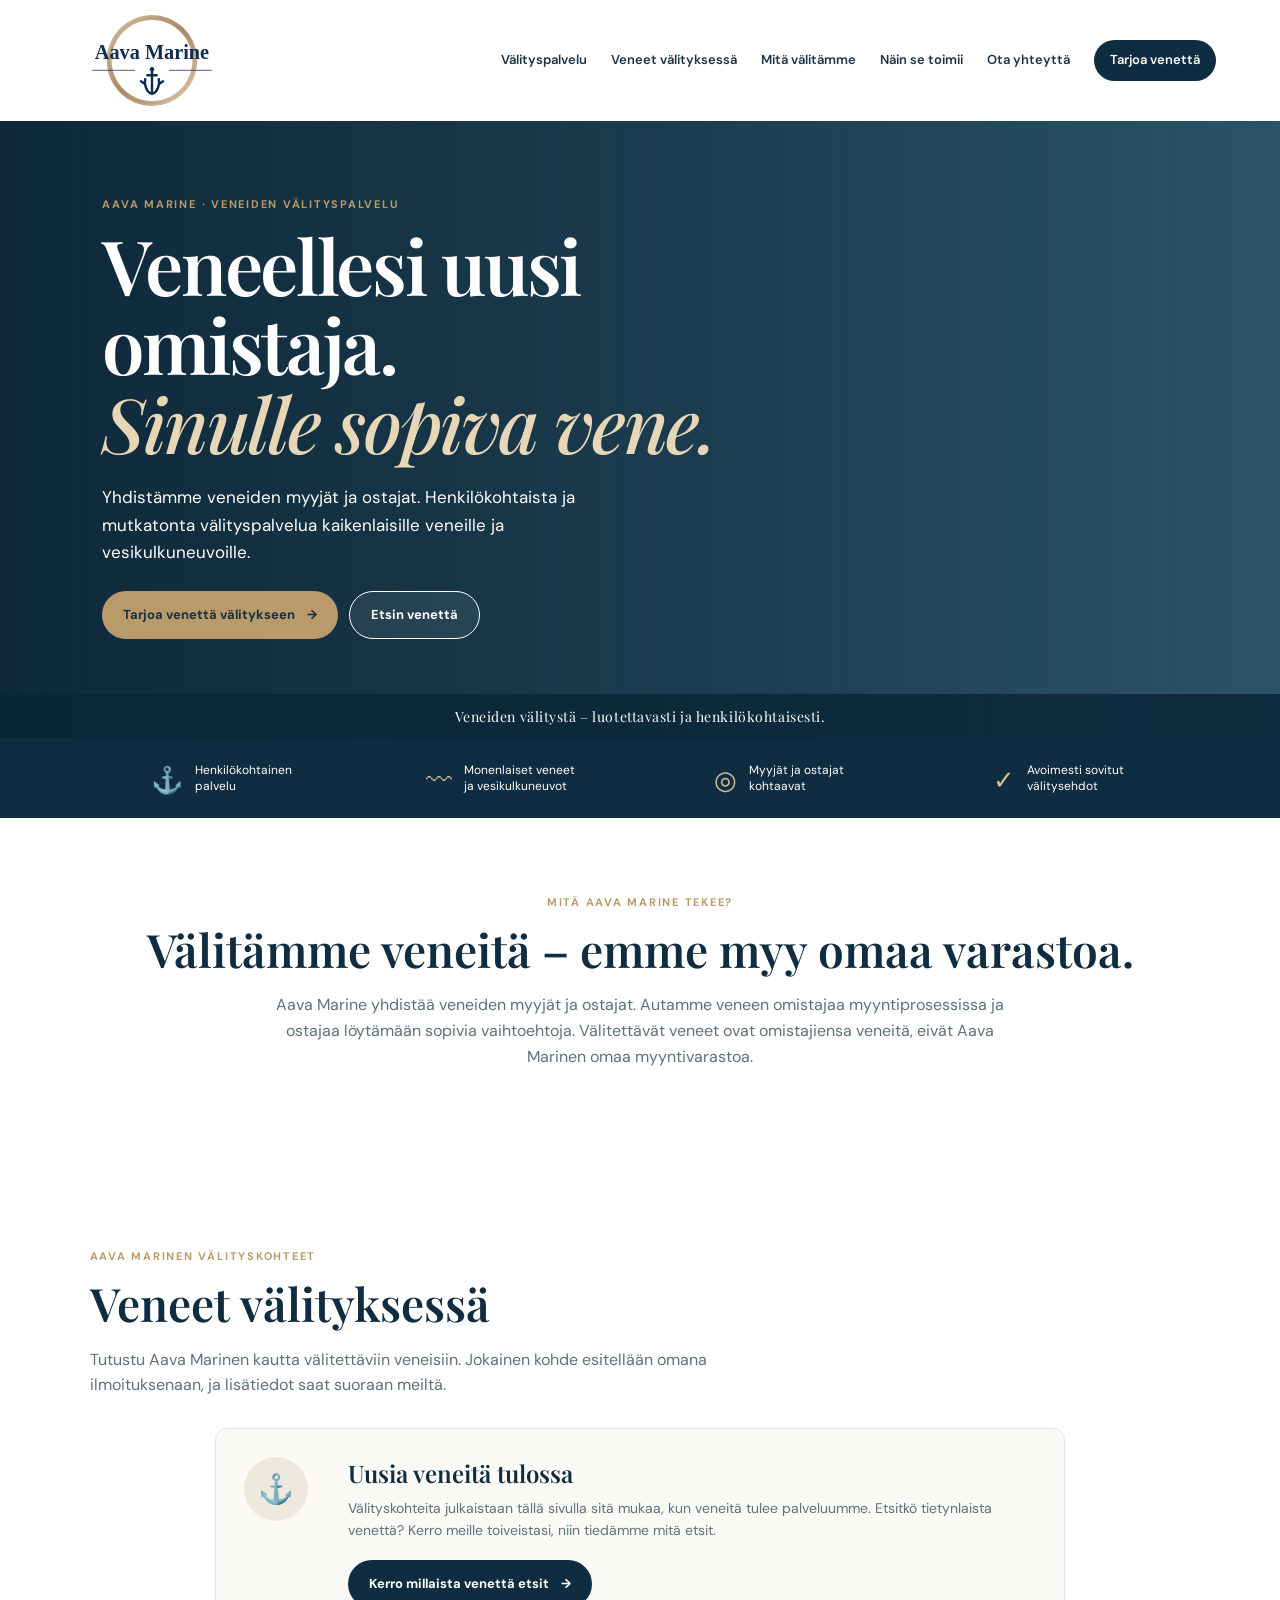
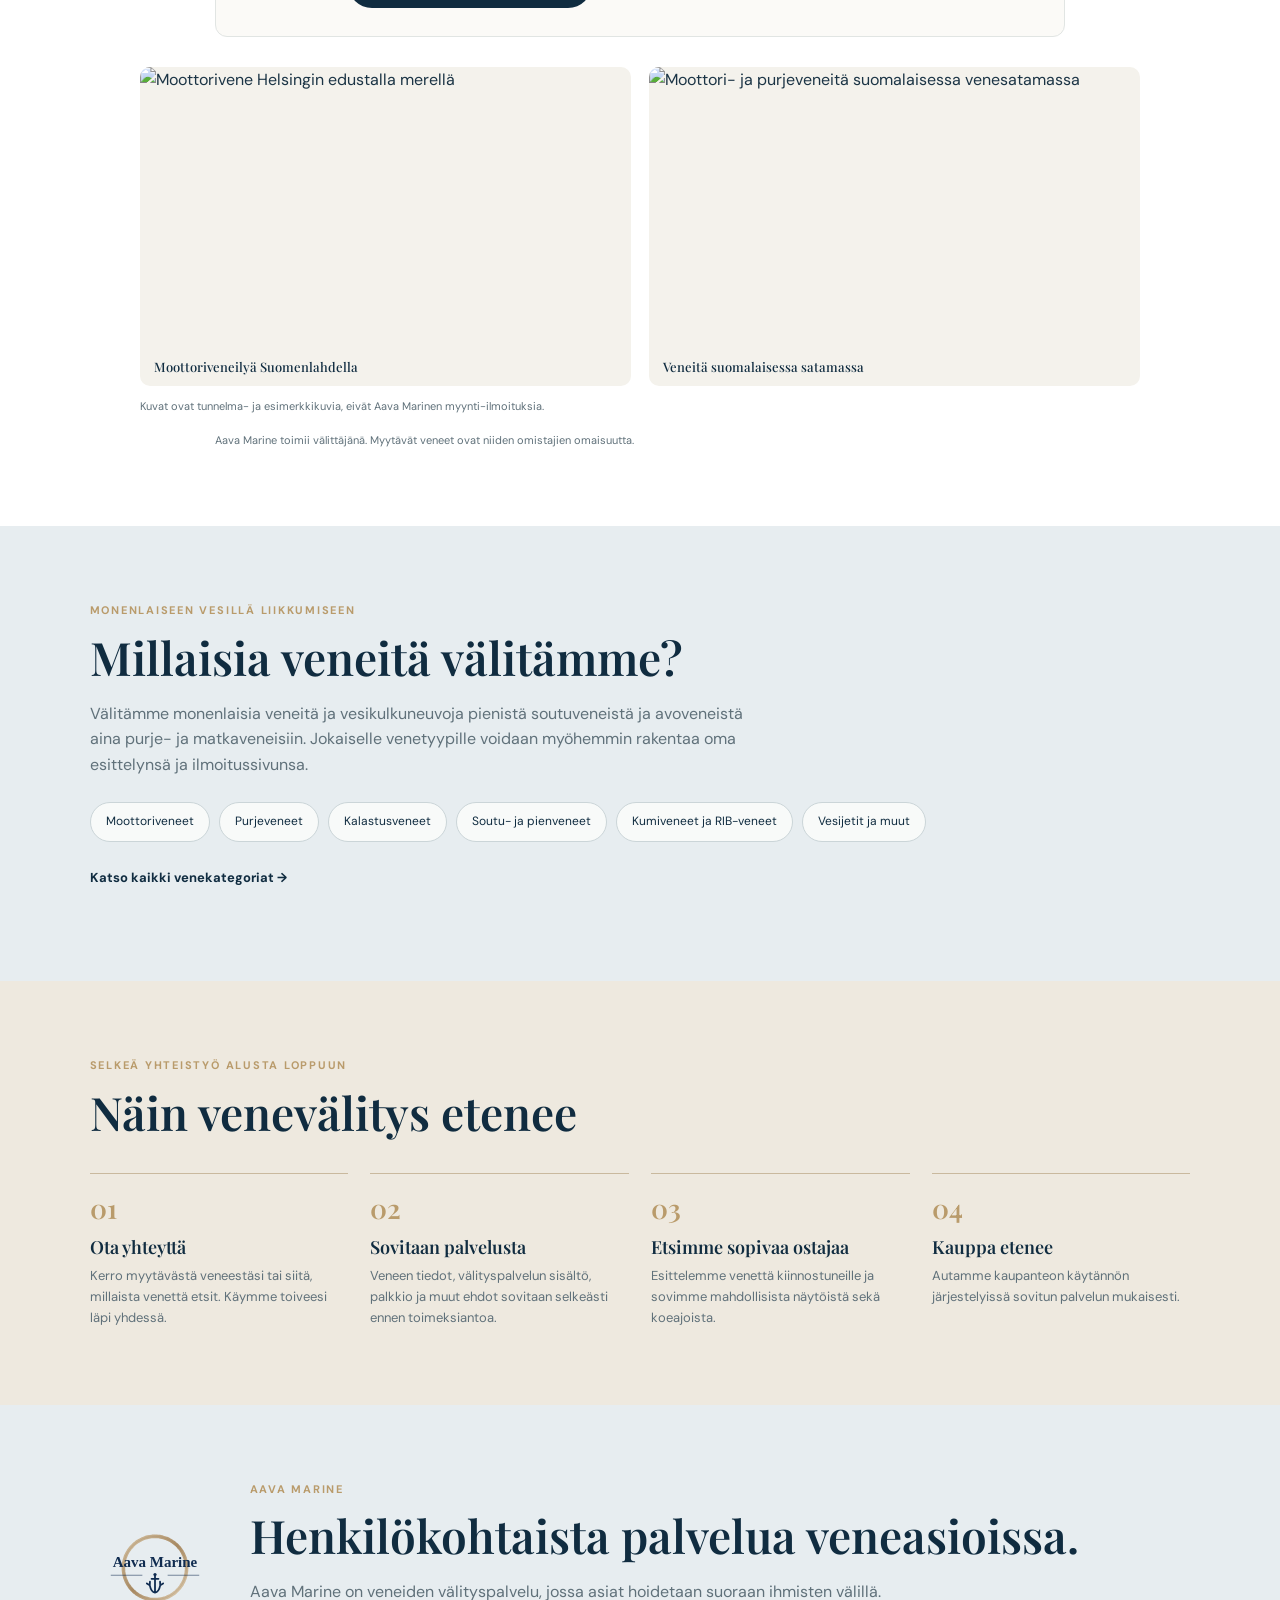
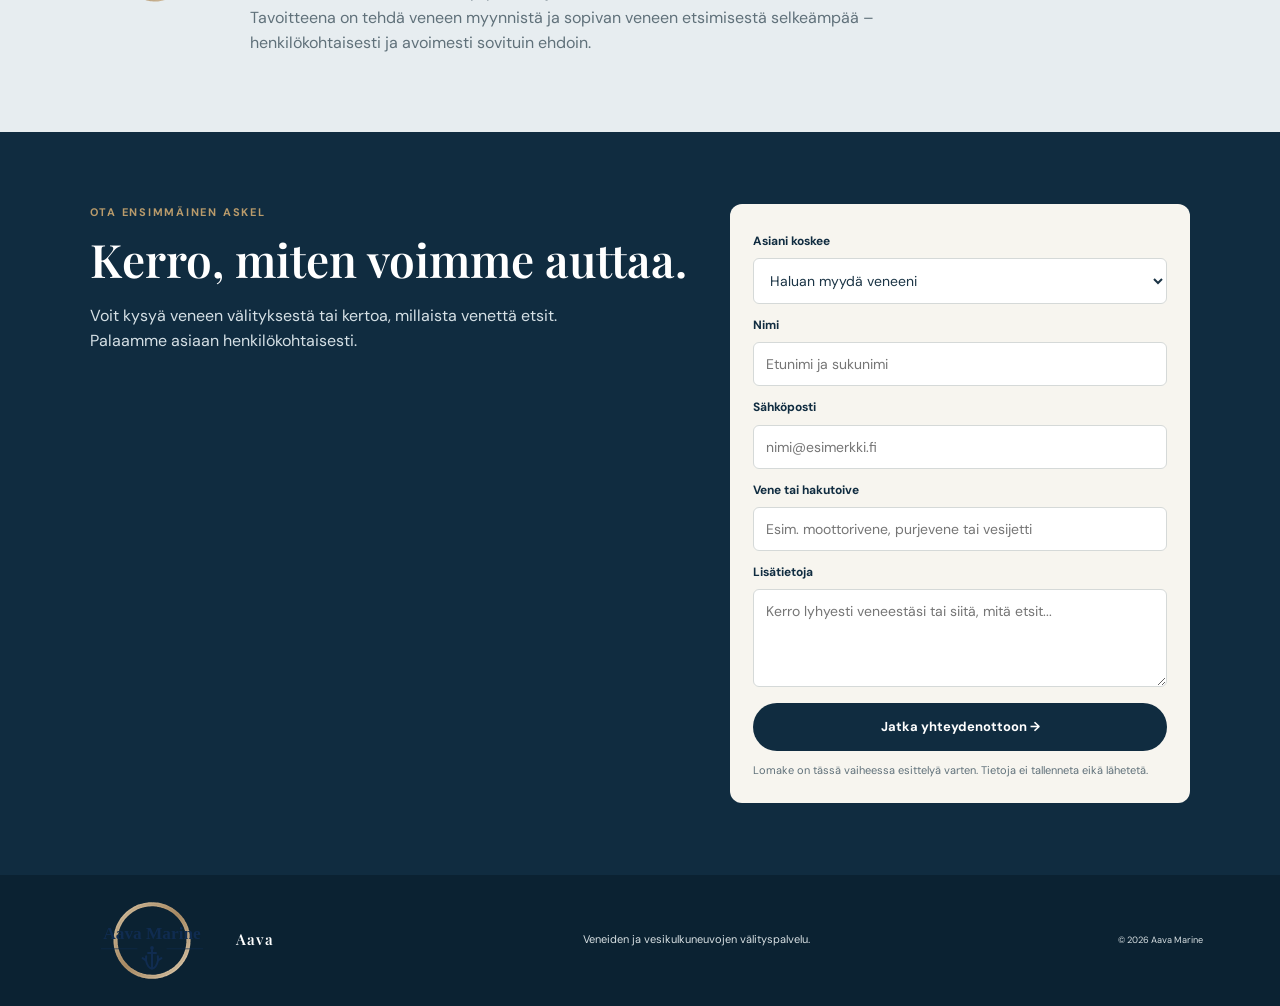
==== commit 3f241a12: "Refine Aava Marine boating photo selection" ====
--- a/index.html
+++ b/index.html
@@ -55,8 +55,8 @@
       <figcaption>Moottoriveneilyä Suomenlahdella</figcaption>
     </figure>
     <figure>
-      <img src="https://images.unsplash.com/photo-1660501654444-584b924047f8?auto=format&amp;fit=crop&amp;w=1200&amp;q=85" alt="Veneitä laiturissa ilta-auringossa" loading="lazy">
-      <figcaption>Veneitä satamassa ilta-auringossa</figcaption>
+      <img src="https://images.unsplash.com/photo-1695792928093-1d7e2ad0607c?auto=format&amp;fit=crop&amp;w=1200&amp;q=85" alt="Moottori- ja purjeveneitä suomalaisessa venesatamassa" loading="lazy">
+      <figcaption>Veneitä suomalaisessa satamassa</figcaption>
     </figure>
   </div>
   <p class="gallery-disclaimer">Kuvat ovat tunnelma- ja esimerkkikuvia, eivät Aava Marinen myynti-ilmoituksia.</p>
--- a/style.css
+++ b/style.css
@@ -42,3 +42,12 @@
 .listing-empty p{max-width:650px;margin:0 0 18px;color:var(--muted);font-size:14px}
 .listing-note{margin:17px auto 0;max-width:850px;color:var(--muted);font-size:11px}
 @media(max-width:760px){.listing-empty{grid-template-columns:1fr;gap:14px;padding:20px}.listing-empty h3{font-size:22px}.listing-empty .button{width:100%;text-align:center}}
+
+
+/* Veneilyaiheinen kuvagalleria */
+.boat-gallery{display:grid;grid-template-columns:1fr 1fr;gap:18px;max-width:1000px;margin:30px auto 0}
+.boat-gallery figure{margin:0;overflow:hidden;border-radius:10px;background:#f4f2ec}
+.boat-gallery img{display:block;width:100%;height:280px;object-fit:cover}
+.boat-gallery figcaption{padding:11px 14px;color:var(--navy);font:500 13px var(--serif)}
+.gallery-disclaimer{margin:12px auto 0;max-width:1000px;color:var(--muted);font-size:11px}
+@media(max-width:760px){.boat-gallery{grid-template-columns:1fr;gap:14px}.boat-gallery img{height:220px}}
